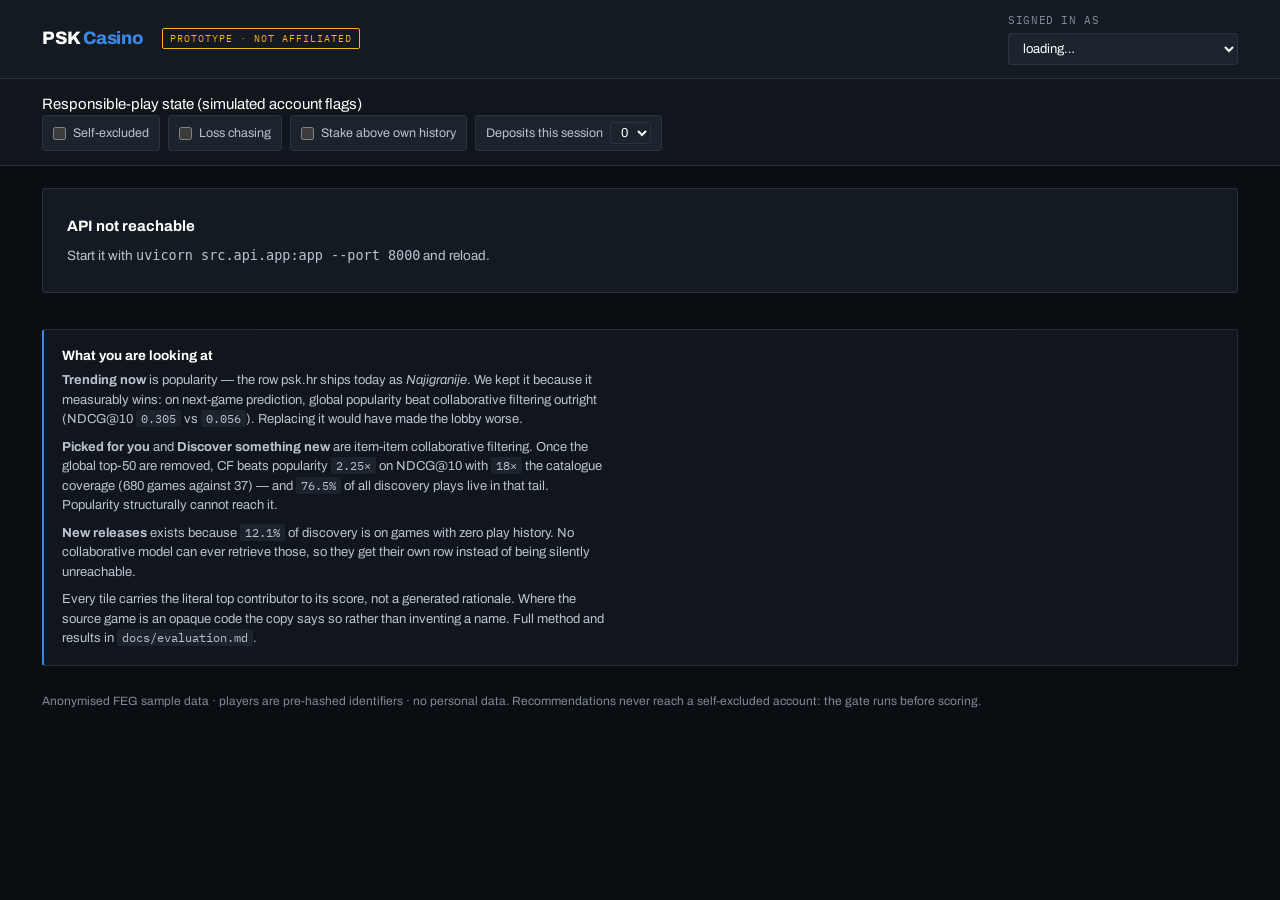
==== src/dashboard/index.html @ d73847eb "Personalised game recommender for the PSK casino lobby Replaces psk.hr's static lobby - one global "" ====
<!doctype html>
<html lang="en">
<head>
<meta charset="utf-8">
<meta name="viewport" content="width=device-width, initial-scale=1">
<title>PSK Personalised Lobby</title>
<link rel="preconnect" href="https://fonts.googleapis.com">
<link rel="preconnect" href="https://fonts.gstatic.com" crossorigin>
<link rel="stylesheet" href="https://fonts.googleapis.com/css2?family=Archivo:wght@400;500;600;700;800&family=IBM+Plex+Mono:wght@400;500;600&display=swap">
<style>
/* A casino lobby is a dark surface everywhere it ships. This commits to one
   look deliberately rather than half-supporting two, and paints every colour
   explicitly so it never borrows the host's theme. */
:root{
  color-scheme: dark;
  --plane:#0a0d11; --surface:#141a21; --raise:#1b232c; --sunk:#10161c;
  --ink:#ffffff; --ink2:#b9c3d0; --muted:#7f8b99;
  --line:rgba(255,255,255,.10); --rule:#2a333f;
  --accent:#3987e5; --accent-dim:#1c5cab;
  --cf:#3987e5; --pop:#d95926; --new:#199e70; --own:#8b93a0;
  --good:#0ca30c; --warn:#fab219; --crit:#e0564f;
  --sans:"Archivo",system-ui,-apple-system,"Segoe UI",sans-serif;
  --mono:"IBM Plex Mono",ui-monospace,Consolas,monospace;
}
*{box-sizing:border-box}
html,body{margin:0;background:var(--plane);color:var(--ink);
  font-family:var(--sans);font-size:15px;line-height:1.5;-webkit-font-smoothing:antialiased}
.wrap{max-width:1240px;margin:0 auto;padding:0 22px}
h1,h2,h3{margin:0;text-wrap:balance}
button,select,input{font-family:inherit}
a{color:var(--accent)}
:focus-visible{outline:2px solid var(--accent);outline-offset:2px;border-radius:3px}

/* masthead */
.mast{background:var(--surface);border-bottom:1px solid var(--line);position:sticky;top:0;z-index:30}
.mast-in{display:flex;flex-wrap:wrap;align-items:center;gap:12px 20px;padding:13px 0}
.brand{font-weight:800;font-size:18px;letter-spacing:-.02em}
.brand span{color:var(--accent)}
.mock{font-family:var(--mono);font-size:10px;letter-spacing:.1em;text-transform:uppercase;
  color:var(--warn);border:1px solid currentColor;border-radius:2px;padding:2px 7px}
.mast .spacer{margin-left:auto}
label.f{font-family:var(--mono);font-size:10.5px;letter-spacing:.06em;text-transform:uppercase;color:var(--muted);display:block;margin-bottom:4px}
select,.btn{background:var(--raise);color:var(--ink);border:1px solid var(--rule);
  border-radius:3px;padding:7px 10px;font-size:13px}
select{min-width:230px}
.btn{cursor:pointer}
.btn:hover{border-color:var(--accent)}

/* control strip */
.controls{background:var(--sunk);border-bottom:1px solid var(--line)}
.controls-in{display:flex;flex-wrap:wrap;gap:16px 26px;align-items:flex-end;padding:14px 0}
.toggles{display:flex;flex-wrap:wrap;gap:8px}
.tg{display:inline-flex;align-items:center;gap:7px;background:var(--raise);
  border:1px solid var(--rule);border-radius:3px;padding:6px 10px;font-size:12.5px;
  color:var(--ink2);cursor:pointer;user-select:none}
.tg input{accent-color:var(--crit);margin:0}
.tg:hover{border-color:var(--muted)}
.tg.on{border-color:var(--crit);color:var(--ink)}

/* status banner */
.status{display:flex;flex-wrap:wrap;gap:10px 18px;align-items:center;
  padding:11px 14px;border-radius:3px;margin:16px 0 4px;font-size:13px}
.status.normal{background:rgba(12,163,12,.10);border:1px solid rgba(12,163,12,.35)}
.status.mild,.status.moderate{background:rgba(250,178,25,.10);border:1px solid rgba(250,178,25,.38)}
.status.severe,.status.blocked{background:rgba(224,86,79,.12);border:1px solid rgba(224,86,79,.45)}
.status b{font-family:var(--mono);font-size:10.5px;letter-spacing:.09em;text-transform:uppercase}
.status .reasons{color:var(--ink2);font-size:12.5px}

/* rows */
.row{margin:30px 0 0}
.row-head{display:flex;flex-wrap:wrap;align-items:baseline;gap:6px 12px;margin-bottom:11px}
.row-head h2{font-size:17px;font-weight:700;letter-spacing:-.015em}
.row-head .sub{font-size:12.5px;color:var(--muted)}
.src{font-family:var(--mono);font-size:10px;letter-spacing:.07em;text-transform:uppercase;
  padding:2px 7px;border-radius:2px;border:1px solid currentColor;margin-left:auto;white-space:nowrap}
.src.item_item_cf,.src.item_item_cf_tail{color:var(--cf)}
.src.most_played{color:var(--pop)}
.src.cold_items{color:var(--new)}
.src.user_history{color:var(--own)}

.strip{display:grid;grid-auto-flow:column;grid-auto-columns:170px;gap:12px;
  overflow-x:auto;padding-bottom:8px;scroll-snap-type:x proximity}
.strip::-webkit-scrollbar{height:8px}
.strip::-webkit-scrollbar-thumb{background:var(--rule);border-radius:4px}
.tile{background:var(--surface);border:1px solid var(--line);border-radius:4px;
  overflow:hidden;display:flex;flex-direction:column;scroll-snap-align:start}
.art{height:96px;display:flex;align-items:center;justify-content:center;
  font-family:var(--mono);font-size:26px;font-weight:600;color:rgba(255,255,255,.82);
  letter-spacing:-.02em;position:relative}
.art::after{content:"";position:absolute;inset:0;background:linear-gradient(180deg,transparent 40%,rgba(0,0,0,.45))}
.tile-body{padding:9px 10px 10px;display:flex;flex-direction:column;gap:4px;flex:1}
.tile-title{font-size:13px;font-weight:600;line-height:1.3;
  display:-webkit-box;-webkit-line-clamp:2;-webkit-box-orient:vertical;overflow:hidden}
.tile-prov{font-family:var(--mono);font-size:10px;color:var(--muted)}
.tile-why{font-size:11px;color:var(--ink2);margin-top:auto;padding-top:6px;
  border-top:1px solid var(--line);line-height:1.35}

/* blocked / empty */
.empty{background:var(--surface);border:1px solid var(--line);border-radius:4px;
  padding:26px 24px;margin-top:22px}
.empty h3{font-size:15px;margin-bottom:7px}
.empty p{margin:0;color:var(--ink2);font-size:13.5px;max-width:66ch}
.empty ul{margin:10px 0 0;padding-left:18px;color:var(--ink2);font-size:13px}

/* footer note */
.note{margin:36px 0 0;padding:16px 18px;background:var(--sunk);border:1px solid var(--line);
  border-left:2px solid var(--accent);border-radius:3px}
.note b{display:block;font-size:13.5px;margin-bottom:5px}
.note p{margin:0 0 8px;color:var(--ink2);font-size:13px;max-width:78ch}
.note p:last-child{margin-bottom:0}
.note code{font-family:var(--mono);font-size:11.5px;background:var(--raise);padding:1px 5px;border-radius:2px}
footer{padding:26px 0 44px;color:var(--muted);font-size:12px}
.loading{padding:40px 0;color:var(--muted);font-family:var(--mono);font-size:13px}
@media (prefers-reduced-motion:reduce){*{transition:none!important}}
</style>
</head>
<body>

<div class="mast"><div class="wrap"><div class="mast-in">
  <div class="brand">PSK <span>Casino</span></div>
  <span class="mock">Prototype · not affiliated</span>
  <div class="spacer"></div>
  <div>
    <label class="f" for="player">Signed in as</label>
    <select id="player"><option>loading…</option></select>
  </div>
</div></div></div>

<div class="controls"><div class="wrap"><div class="controls-in">
  <div>
    <span class="f">Responsible-play state (simulated account flags)</span>
    <div class="toggles" id="toggles"></div>
  </div>
</div></div></div>

<div class="wrap">
  <div id="status"></div>
  <div id="rows"><div class="loading">Loading lobby…</div></div>

  <div class="note">
    <b>What you are looking at</b>
    <p><strong>Trending now</strong> is popularity — the row psk.hr ships today as
    <em>Najigranije</em>. We kept it because it measurably wins: on next-game prediction,
    global popularity beat collaborative filtering outright (NDCG@10 <code>0.305</code> vs
    <code>0.056</code>). Replacing it would have made the lobby worse.</p>
    <p><strong>Picked for you</strong> and <strong>Discover something new</strong> are
    item-item collaborative filtering. Once the global top-50 are removed, CF beats
    popularity <code>2.25×</code> on NDCG@10 with <code>18×</code> the catalogue coverage
    (680 games against 37) — and <code>76.5%</code> of all discovery plays live in that tail.
    Popularity structurally cannot reach it.</p>
    <p><strong>New releases</strong> exists because <code>12.1%</code> of discovery is on
    games with zero play history. No collaborative model can ever retrieve those, so they
    get their own row instead of being silently unreachable.</p>
    <p>Every tile carries the literal top contributor to its score, not a generated
    rationale. Where the source game is an opaque code the copy says so rather than
    inventing a name. Full method and results in <code>docs/evaluation.md</code>.</p>
  </div>

  <footer>
    Anonymised FEG sample data · players are pre-hashed identifiers · no personal data.
    Recommendations never reach a self-excluded account: the gate runs before scoring.
  </footer>
</div>

<script>
(function(){
  "use strict";
  var $ = function(s){ return document.querySelector(s); };
  var el = function(t,c,h){ var e=document.createElement(t); if(c)e.className=c; if(h!=null)e.innerHTML=h; return e; };
  var esc = function(s){ return String(s==null?"":s).replace(/[&<>"]/g, function(c){
    return {"&":"&amp;","<":"&lt;",">":"&gt;",'"':"&quot;"}[c]; }); };

  var FLAGS = [
    ["self_excluded", "Self-excluded"],
    ["chasing_losses", "Loss chasing"],
    ["stake_above_own_history", "Stake above own history"]
  ];
  var state = { player: null, flags: {}, deposits: 0 };

  // Deterministic tile colour from the title, so a game looks the same every
  // load. Real thumbnails would come from a game catalogue we do not have.
  function hue(s){ var h=0; for(var i=0;i<s.length;i++) h=(h*31+s.charCodeAt(i))>>>0; return h%360; }
  function art(title){
    var h = hue(title);
    var d = el("div","art", esc(title.replace(/[^A-Za-z0-9]/g,"").slice(0,2).toUpperCase()));
    d.style.background = "linear-gradient(140deg,hsl("+h+" 42% 30%),hsl("+((h+38)%360)+" 46% 19%))";
    return d;
  }

  function tile(t){
    var d = el("div","tile");
    d.appendChild(art(t.title));
    var b = el("div","tile-body");
    b.appendChild(el("div","tile-title", esc(t.title)));
    b.appendChild(el("div","tile-prov", esc(t.provider || "—")));
    b.appendChild(el("div","tile-why", esc(t.why)));
    d.appendChild(b);
    return d;
  }

  function renderStatus(rp, suppressed){
    var box = $("#status"); box.textContent = "";
    var s = (rp.state || "NORMAL").toLowerCase();
    var d = el("div","status "+s);
    d.appendChild(el("b", null, "Responsible play: " + esc(rp.state)));
    var msg = rp.hard_gate
      ? "Hard gate. No recommendation is generated for this account at all."
      : (suppressed && suppressed.length
          ? "Engagement rows withheld: " + suppressed.join(", ")
          : "No harmful-play indicators. Full lobby served.");
    d.appendChild(el("span","reasons", esc(msg)));
    if(rp.reasons && rp.reasons.length)
      d.appendChild(el("span","reasons", "· " + esc(rp.reasons.join(" "))));
    box.appendChild(d);
  }

  function render(data){
    renderStatus(data.responsible_play || {}, data.suppressed_rows || []);
    var host = $("#rows"); host.textContent = "";

    if(!data.rows || !data.rows.length){
      var e = el("div","empty");
      e.appendChild(el("h3", null, "No recommendations for this account"));
      e.appendChild(el("p", null,
        "The responsible-play gate resolved to <strong>" + esc((data.responsible_play||{}).state) +
        "</strong>. Nothing from the recommender reaches a blocked account — it is not " +
        "scored and then filtered, it is never scored."));
      if(data.required_surfaces && data.required_surfaces.length){
        var ul = el("ul");
        data.required_surfaces.forEach(function(s){ ul.appendChild(el("li", null, esc(s))); });
        e.appendChild(el("p", null, "Surfaces that must be shown instead:"));
        e.appendChild(ul);
      }
      host.appendChild(e);
      return;
    }

    if(data.cold_start){
      var c = el("div","empty");
      c.appendChild(el("h3", null, "Cold start"));
      c.appendChild(el("p", null, esc(data.cold_start)));
      host.appendChild(c);
    }

    data.rows.forEach(function(r){
      var sec = el("section","row");
      var head = el("div","row-head");
      head.appendChild(el("h2", null, esc(r.title)));
      head.appendChild(el("span","sub", esc(r.subtitle)));
      head.appendChild(el("span","src "+esc(r.source), esc(r.source)));
      sec.appendChild(head);
      var strip = el("div","strip");
      r.tiles.forEach(function(t){ strip.appendChild(tile(t)); });
      sec.appendChild(strip);
      host.appendChild(sec);
    });
  }

  function query(){
    var p = new URLSearchParams();
    FLAGS.forEach(function(f){ if(state.flags[f[0]]) p.set(f[0], "true"); });
    if(state.deposits) p.set("deposits_this_session", String(state.deposits));
    return p.toString();
  }

  function load(){
    if(!state.player) return;
    $("#rows").innerHTML = '<div class="loading">Loading lobby…</div>';
    fetch("/recommendations/" + encodeURIComponent(state.player) + "?" + query())
      .then(function(r){ return r.json(); })
      .then(render)
      .catch(function(e){
        $("#rows").innerHTML = '<div class="empty"><h3>Could not load</h3><p>' +
          esc(e.message) + '</p></div>';
      });
  }

  function buildToggles(){
    var host = $("#toggles");
    FLAGS.forEach(function(f){
      var lab = el("label","tg");
      var cb = el("input"); cb.type = "checkbox";
      cb.addEventListener("change", function(){
        state.flags[f[0]] = cb.checked;
        lab.classList.toggle("on", cb.checked);
        load();
      });
      lab.appendChild(cb);
      lab.appendChild(document.createTextNode(f[1]));
      host.appendChild(lab);
    });
    var lab = el("label","tg");
    var sel = el("select"); sel.style.minWidth = "auto"; sel.style.padding = "2px 6px";
    [0,1,2,3,4].forEach(function(n){
      var o = el("option", null, String(n)); o.value = n; sel.appendChild(o);
    });
    sel.addEventListener("change", function(){
      state.deposits = Number(sel.value);
      lab.classList.toggle("on", state.deposits >= 2);
      load();
    });
    lab.appendChild(document.createTextNode("Deposits this session"));
    lab.appendChild(sel);
    host.appendChild(lab);
  }

  fetch("/players?limit=15").then(function(r){ return r.json(); }).then(function(d){
    var sel = $("#player"); sel.textContent = "";
    (d.players || []).forEach(function(p, i){
      var o = el("option", null,
        "Player " + String(i + 1).padStart(2, "0") +
        " · " + p.named_games + " named / " + p.games_played + " games");
      o.value = p.player_id;
      sel.appendChild(o);
    });
    sel.addEventListener("change", function(){ state.player = sel.value; load(); });
    if(sel.options.length){ state.player = sel.options[0].value; load(); }
  }).catch(function(e){
    $("#rows").innerHTML = '<div class="empty"><h3>API not reachable</h3><p>Start it with ' +
      '<code>uvicorn src.api.app:app --port 8000</code> and reload.</p></div>';
  });

  buildToggles();
})();
</script>
</body>
</html>
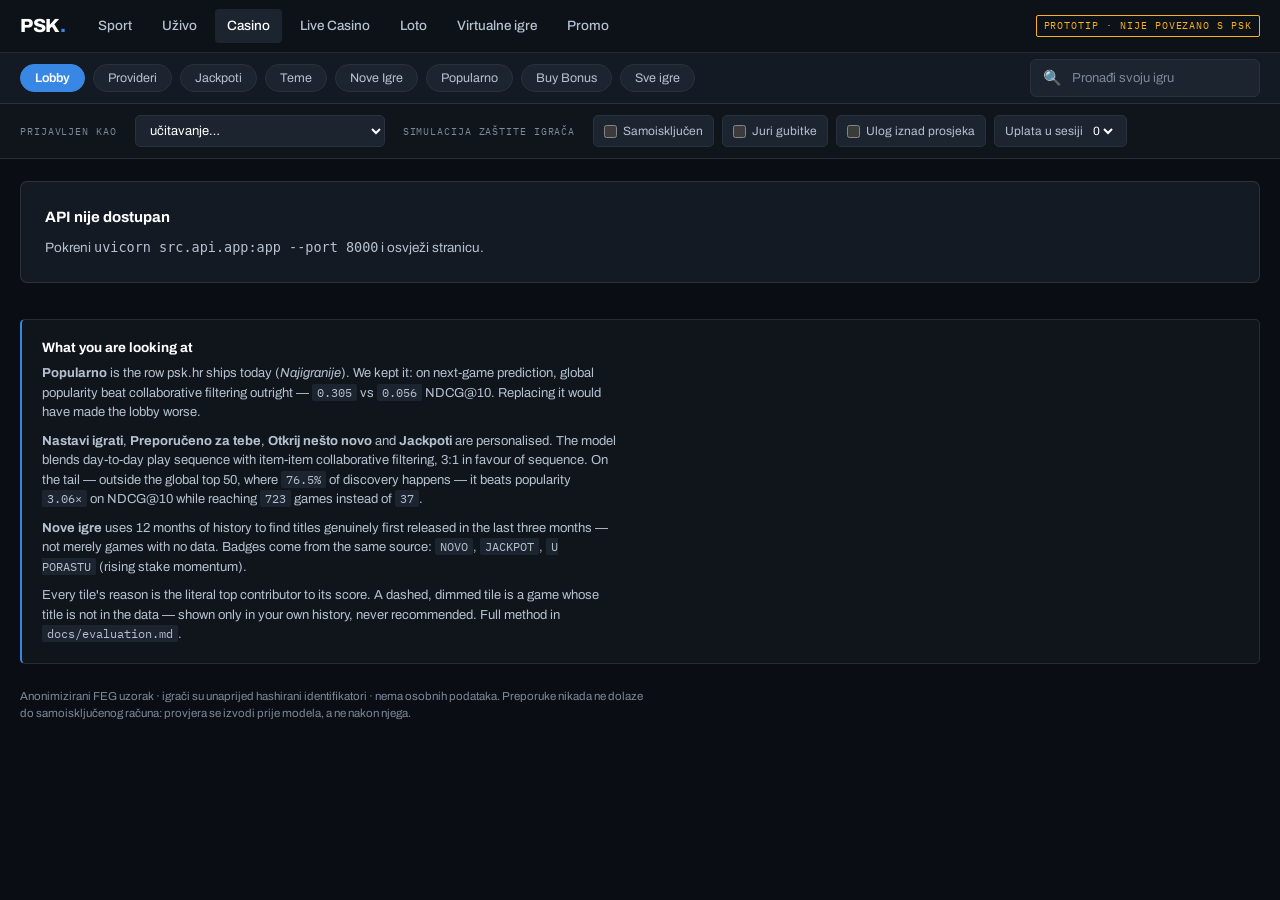
==== commit 116d1585: "Sequence-aware recommender, name bridge, and 12 months of game features Uses every column of every s" ====
--- a/src/dashboard/index.html
+++ b/src/dashboard/index.html
@@ -1,164 +1,180 @@
 <!doctype html>
-<html lang="en">
+<html lang="hr">
 <head>
 <meta charset="utf-8">
 <meta name="viewport" content="width=device-width, initial-scale=1">
-<title>PSK Personalised Lobby</title>
+<title>PSK Casino — Personalizirani lobi</title>
 <link rel="preconnect" href="https://fonts.googleapis.com">
 <link rel="preconnect" href="https://fonts.gstatic.com" crossorigin>
 <link rel="stylesheet" href="https://fonts.googleapis.com/css2?family=Archivo:wght@400;500;600;700;800&family=IBM+Plex+Mono:wght@400;500;600&display=swap">
 <style>
-/* A casino lobby is a dark surface everywhere it ships. This commits to one
-   look deliberately rather than half-supporting two, and paints every colour
-   explicitly so it never borrows the host's theme. */
+/* Structure and row naming mirror the live casino.psk.hr lobby so this reads as
+   a feature of that product. Dark ground, as every casino lobby ships. */
 :root{
   color-scheme: dark;
-  --plane:#0a0d11; --surface:#141a21; --raise:#1b232c; --sunk:#10161c;
-  --ink:#ffffff; --ink2:#b9c3d0; --muted:#7f8b99;
-  --line:rgba(255,255,255,.10); --rule:#2a333f;
-  --accent:#3987e5; --accent-dim:#1c5cab;
-  --cf:#3987e5; --pop:#d95926; --new:#199e70; --own:#8b93a0;
-  --good:#0ca30c; --warn:#fab219; --crit:#e0564f;
+  --plane:#0a0e14; --surface:#141a23; --raise:#1c242f; --sunk:#10151c;
+  --ink:#ffffff; --ink2:#b6c1d0; --muted:#7c8898;
+  --line:rgba(255,255,255,.10); --rule:#28313d;
+  --accent:#3987e5; --gold:#e8b23a; --green:#199e70; --red:#e0564f; --warn:#fab219;
   --sans:"Archivo",system-ui,-apple-system,"Segoe UI",sans-serif;
   --mono:"IBM Plex Mono",ui-monospace,Consolas,monospace;
 }
 *{box-sizing:border-box}
-html,body{margin:0;background:var(--plane);color:var(--ink);
-  font-family:var(--sans);font-size:15px;line-height:1.5;-webkit-font-smoothing:antialiased}
-.wrap{max-width:1240px;margin:0 auto;padding:0 22px}
-h1,h2,h3{margin:0;text-wrap:balance}
+html,body{margin:0;background:var(--plane);color:var(--ink);font-family:var(--sans);
+  font-size:15px;line-height:1.5;-webkit-font-smoothing:antialiased}
+.wrap{max-width:1340px;margin:0 auto;padding:0 20px}
+h1,h2,h3,p{margin:0}
 button,select,input{font-family:inherit}
-a{color:var(--accent)}
 :focus-visible{outline:2px solid var(--accent);outline-offset:2px;border-radius:3px}
 
-/* masthead */
-.mast{background:var(--surface);border-bottom:1px solid var(--line);position:sticky;top:0;z-index:30}
-.mast-in{display:flex;flex-wrap:wrap;align-items:center;gap:12px 20px;padding:13px 0}
-.brand{font-weight:800;font-size:18px;letter-spacing:-.02em}
-.brand span{color:var(--accent)}
-.mock{font-family:var(--mono);font-size:10px;letter-spacing:.1em;text-transform:uppercase;
-  color:var(--warn);border:1px solid currentColor;border-radius:2px;padding:2px 7px}
-.mast .spacer{margin-left:auto}
-label.f{font-family:var(--mono);font-size:10.5px;letter-spacing:.06em;text-transform:uppercase;color:var(--muted);display:block;margin-bottom:4px}
-select,.btn{background:var(--raise);color:var(--ink);border:1px solid var(--rule);
-  border-radius:3px;padding:7px 10px;font-size:13px}
-select{min-width:230px}
-.btn{cursor:pointer}
-.btn:hover{border-color:var(--accent)}
-
-/* control strip */
-.controls{background:var(--sunk);border-bottom:1px solid var(--line)}
-.controls-in{display:flex;flex-wrap:wrap;gap:16px 26px;align-items:flex-end;padding:14px 0}
-.toggles{display:flex;flex-wrap:wrap;gap:8px}
-.tg{display:inline-flex;align-items:center;gap:7px;background:var(--raise);
-  border:1px solid var(--rule);border-radius:3px;padding:6px 10px;font-size:12.5px;
-  color:var(--ink2);cursor:pointer;user-select:none}
-.tg input{accent-color:var(--crit);margin:0}
-.tg:hover{border-color:var(--muted)}
-.tg.on{border-color:var(--crit);color:var(--ink)}
-
-/* status banner */
-.status{display:flex;flex-wrap:wrap;gap:10px 18px;align-items:center;
-  padding:11px 14px;border-radius:3px;margin:16px 0 4px;font-size:13px}
-.status.normal{background:rgba(12,163,12,.10);border:1px solid rgba(12,163,12,.35)}
+.topnav{background:#0d1218;border-bottom:1px solid var(--line)}
+.topnav-in{display:flex;align-items:center;gap:6px;height:52px;overflow-x:auto}
+.logo{font-weight:800;font-size:19px;letter-spacing:-.02em;margin-right:14px;white-space:nowrap}
+.logo span{color:var(--accent)}
+.topnav a{color:var(--ink2);text-decoration:none;font-size:13.5px;font-weight:500;
+  padding:7px 12px;border-radius:4px;white-space:nowrap}
+.topnav a.on{background:var(--raise);color:var(--ink)}
+.topnav a:hover{color:var(--ink)}
+.mock{margin-left:auto;font-family:var(--mono);font-size:9.5px;letter-spacing:.1em;
+  text-transform:uppercase;color:var(--warn);border:1px solid currentColor;
+  border-radius:2px;padding:3px 7px;white-space:nowrap}
+
+.subnav{background:var(--surface);border-bottom:1px solid var(--line)}
+.subnav-in{display:flex;align-items:center;gap:8px;height:50px;overflow-x:auto}
+.chip{background:var(--raise);border:1px solid var(--rule);color:var(--ink2);
+  border-radius:20px;padding:6px 14px;font-size:12.5px;white-space:nowrap;cursor:pointer}
+.chip.on{background:var(--accent);border-color:var(--accent);color:#fff;font-weight:600}
+.chip:hover{color:var(--ink)}
+.search{margin-left:auto;display:flex;align-items:center;gap:8px;background:var(--raise);
+  border:1px solid var(--rule);border-radius:6px;padding:7px 12px;min-width:230px}
+.search input{background:none;border:0;color:var(--ink);font-size:13px;width:100%;outline:none}
+.search input::placeholder{color:var(--muted)}
+
+.demo{background:var(--sunk);border-bottom:1px solid var(--line)}
+.demo-in{display:flex;flex-wrap:wrap;align-items:center;gap:10px 18px;padding:11px 0}
+.demo .lbl{font-family:var(--mono);font-size:10px;letter-spacing:.09em;text-transform:uppercase;color:var(--muted)}
+select.player{background:var(--raise);color:var(--ink);border:1px solid var(--rule);
+  border-radius:5px;padding:7px 10px;font-size:13px;min-width:250px}
+.tg{display:inline-flex;align-items:center;gap:6px;background:var(--raise);border:1px solid var(--rule);
+  border-radius:5px;padding:6px 10px;font-size:12px;color:var(--ink2);cursor:pointer;user-select:none}
+.tg input{accent-color:var(--red);margin:0}
+.tg.on{border-color:var(--red);color:var(--ink)}
+.tg select{background:none;border:0;color:var(--ink);font-size:12px}
+
+.status{display:flex;flex-wrap:wrap;gap:8px 16px;align-items:center;padding:10px 14px;
+  border-radius:5px;margin:16px 0 0;font-size:13px}
+.status b{font-family:var(--mono);font-size:10px;letter-spacing:.09em;text-transform:uppercase}
+.status.normal{background:rgba(25,158,112,.10);border:1px solid rgba(25,158,112,.35)}
 .status.mild,.status.moderate{background:rgba(250,178,25,.10);border:1px solid rgba(250,178,25,.38)}
 .status.severe,.status.blocked{background:rgba(224,86,79,.12);border:1px solid rgba(224,86,79,.45)}
-.status b{font-family:var(--mono);font-size:10.5px;letter-spacing:.09em;text-transform:uppercase}
-.status .reasons{color:var(--ink2);font-size:12.5px}
-
-/* rows */
+.status span{color:var(--ink2);font-size:12.5px}
+
 .row{margin:30px 0 0}
-.row-head{display:flex;flex-wrap:wrap;align-items:baseline;gap:6px 12px;margin-bottom:11px}
-.row-head h2{font-size:17px;font-weight:700;letter-spacing:-.015em}
-.row-head .sub{font-size:12.5px;color:var(--muted)}
-.src{font-family:var(--mono);font-size:10px;letter-spacing:.07em;text-transform:uppercase;
-  padding:2px 7px;border-radius:2px;border:1px solid currentColor;margin-left:auto;white-space:nowrap}
-.src.item_item_cf,.src.item_item_cf_tail{color:var(--cf)}
-.src.most_played{color:var(--pop)}
-.src.cold_items{color:var(--new)}
-.src.user_history{color:var(--own)}
-
-.strip{display:grid;grid-auto-flow:column;grid-auto-columns:170px;gap:12px;
-  overflow-x:auto;padding-bottom:8px;scroll-snap-type:x proximity}
+.rhead{display:flex;flex-wrap:wrap;align-items:baseline;gap:6px 12px;margin-bottom:12px}
+.rhead h2{font-size:19px;font-weight:700;letter-spacing:-.015em}
+.rhead .sub{font-size:12.5px;color:var(--muted)}
+.pers{font-family:var(--mono);font-size:9.5px;letter-spacing:.08em;text-transform:uppercase;
+  padding:3px 8px;border-radius:3px;border:1px solid currentColor;white-space:nowrap}
+.pers.yes{color:var(--accent)} .pers.no{color:var(--muted)}
+.src{font-family:var(--mono);font-size:10px;color:var(--muted);margin-left:auto;white-space:nowrap}
+
+.strip{display:grid;grid-auto-flow:column;grid-auto-columns:184px;gap:12px;
+  overflow-x:auto;padding-bottom:10px;scroll-snap-type:x proximity}
 .strip::-webkit-scrollbar{height:8px}
 .strip::-webkit-scrollbar-thumb{background:var(--rule);border-radius:4px}
-.tile{background:var(--surface);border:1px solid var(--line);border-radius:4px;
-  overflow:hidden;display:flex;flex-direction:column;scroll-snap-align:start}
-.art{height:96px;display:flex;align-items:center;justify-content:center;
-  font-family:var(--mono);font-size:26px;font-weight:600;color:rgba(255,255,255,.82);
-  letter-spacing:-.02em;position:relative}
-.art::after{content:"";position:absolute;inset:0;background:linear-gradient(180deg,transparent 40%,rgba(0,0,0,.45))}
-.tile-body{padding:9px 10px 10px;display:flex;flex-direction:column;gap:4px;flex:1}
-.tile-title{font-size:13px;font-weight:600;line-height:1.3;
+.tile{background:var(--surface);border:1px solid var(--line);border-radius:7px;overflow:hidden;
+  display:flex;flex-direction:column;scroll-snap-align:start;transition:transform .12s,border-color .12s}
+.tile:hover{transform:translateY(-3px);border-color:var(--accent)}
+.art{height:112px;position:relative;display:flex;align-items:center;justify-content:center;
+  font-family:var(--mono);font-size:30px;font-weight:600;color:rgba(255,255,255,.86);letter-spacing:-.03em}
+.art::after{content:"";position:absolute;inset:0;background:linear-gradient(180deg,transparent 45%,rgba(0,0,0,.5))}
+.badges{position:absolute;top:6px;left:6px;display:flex;flex-wrap:wrap;gap:4px;z-index:2}
+.bdg{font-family:var(--mono);font-size:8.5px;font-weight:600;letter-spacing:.06em;
+  padding:2px 5px;border-radius:2px;color:#0a0e14;background:var(--muted)}
+.bdg.NOVO{background:var(--green);color:#fff}
+.bdg.JACKPOT{background:var(--gold)}
+.bdg.UPORASTU{background:var(--accent);color:#fff}
+.body{padding:9px 10px 10px;display:flex;flex-direction:column;gap:3px;flex:1}
+.tname{font-size:12.5px;font-weight:600;line-height:1.3;
   display:-webkit-box;-webkit-line-clamp:2;-webkit-box-orient:vertical;overflow:hidden}
-.tile-prov{font-family:var(--mono);font-size:10px;color:var(--muted)}
-.tile-why{font-size:11px;color:var(--ink2);margin-top:auto;padding-top:6px;
-  border-top:1px solid var(--line);line-height:1.35}
-
-/* blocked / empty */
-.empty{background:var(--surface);border:1px solid var(--line);border-radius:4px;
-  padding:26px 24px;margin-top:22px}
-.empty h3{font-size:15px;margin-bottom:7px}
-.empty p{margin:0;color:var(--ink2);font-size:13.5px;max-width:66ch}
-.empty ul{margin:10px 0 0;padding-left:18px;color:var(--ink2);font-size:13px}
-
-/* footer note */
-.note{margin:36px 0 0;padding:16px 18px;background:var(--sunk);border:1px solid var(--line);
-  border-left:2px solid var(--accent);border-radius:3px}
-.note b{display:block;font-size:13.5px;margin-bottom:5px}
-.note p{margin:0 0 8px;color:var(--ink2);font-size:13px;max-width:78ch}
+.tprov{font-family:var(--mono);font-size:9.5px;color:var(--muted)}
+.twhy{font-size:10.5px;color:var(--accent);margin-top:auto;padding-top:7px;
+  border-top:1px solid var(--line);line-height:1.35;
+  display:-webkit-box;-webkit-line-clamp:2;-webkit-box-orient:vertical;overflow:hidden}
+.tile.global .twhy{color:var(--muted)}
+.tile.unnamed{border-style:dashed}
+.tile.unnamed .art{filter:saturate(.2) brightness(.75)}
+.tile.unnamed .tname{color:var(--ink2);font-style:italic}
+
+.panel{background:var(--surface);border:1px solid var(--line);border-radius:7px;padding:24px;margin-top:22px}
+.panel h3{font-size:15px;margin-bottom:8px}
+.panel p{color:var(--ink2);font-size:13.5px;max-width:70ch}
+.panel ul{margin:10px 0 0;padding-left:18px;color:var(--ink2);font-size:13px}
+.note{margin:36px 0 0;padding:18px 20px;background:var(--sunk);border:1px solid var(--line);
+  border-left:2px solid var(--accent);border-radius:5px}
+.note b{display:block;font-size:13.5px;margin-bottom:6px}
+.note p{margin:0 0 9px;color:var(--ink2);font-size:13px;max-width:82ch}
 .note p:last-child{margin-bottom:0}
 .note code{font-family:var(--mono);font-size:11.5px;background:var(--raise);padding:1px 5px;border-radius:2px}
-footer{padding:26px 0 44px;color:var(--muted);font-size:12px}
-.loading{padding:40px 0;color:var(--muted);font-family:var(--mono);font-size:13px}
+footer{padding:24px 0 46px;color:var(--muted);font-size:11.5px;max-width:90ch}
+.loading{padding:44px 0;color:var(--muted);font-family:var(--mono);font-size:13px}
 @media (prefers-reduced-motion:reduce){*{transition:none!important}}
 </style>
 </head>
 <body>
 
-<div class="mast"><div class="wrap"><div class="mast-in">
-  <div class="brand">PSK <span>Casino</span></div>
-  <span class="mock">Prototype · not affiliated</span>
-  <div class="spacer"></div>
-  <div>
-    <label class="f" for="player">Signed in as</label>
-    <select id="player"><option>loading…</option></select>
-  </div>
+<div class="topnav"><div class="wrap"><nav class="topnav-in">
+  <div class="logo">PSK<span>.</span></div>
+  <a href="#">Sport</a><a href="#">Uživo</a><a href="#" class="on">Casino</a>
+  <a href="#">Live Casino</a><a href="#">Loto</a><a href="#">Virtualne igre</a><a href="#">Promo</a>
+  <span class="mock">Prototip · nije povezano s PSK</span>
+</nav></div></div>
+
+<div class="subnav"><div class="wrap"><div class="subnav-in">
+  <button class="chip on">Lobby</button>
+  <button class="chip">Provideri</button>
+  <button class="chip">Jackpoti</button>
+  <button class="chip">Teme</button>
+  <button class="chip">Nove Igre</button>
+  <button class="chip">Popularno</button>
+  <button class="chip">Buy Bonus</button>
+  <button class="chip">Sve igre</button>
+  <label class="search">🔍<input placeholder="Pronađi svoju igru" aria-label="Pronađi svoju igru"></label>
 </div></div></div>
 
-<div class="controls"><div class="wrap"><div class="controls-in">
-  <div>
-    <span class="f">Responsible-play state (simulated account flags)</span>
-    <div class="toggles" id="toggles"></div>
-  </div>
+<div class="demo"><div class="wrap"><div class="demo-in">
+  <span class="lbl">Prijavljen kao</span>
+  <select class="player" id="player"><option>učitavanje…</option></select>
+  <span class="lbl">Simulacija zaštite igrača</span>
+  <div id="toggles" style="display:flex;flex-wrap:wrap;gap:8px"></div>
 </div></div></div>
 
 <div class="wrap">
   <div id="status"></div>
-  <div id="rows"><div class="loading">Loading lobby…</div></div>
+  <div id="rows"><div class="loading">Učitavanje lobija…</div></div>
 
   <div class="note">
     <b>What you are looking at</b>
-    <p><strong>Trending now</strong> is popularity — the row psk.hr ships today as
-    <em>Najigranije</em>. We kept it because it measurably wins: on next-game prediction,
-    global popularity beat collaborative filtering outright (NDCG@10 <code>0.305</code> vs
-    <code>0.056</code>). Replacing it would have made the lobby worse.</p>
-    <p><strong>Picked for you</strong> and <strong>Discover something new</strong> are
-    item-item collaborative filtering. Once the global top-50 are removed, CF beats
-    popularity <code>2.25×</code> on NDCG@10 with <code>18×</code> the catalogue coverage
-    (680 games against 37) — and <code>76.5%</code> of all discovery plays live in that tail.
-    Popularity structurally cannot reach it.</p>
-    <p><strong>New releases</strong> exists because <code>12.1%</code> of discovery is on
-    games with zero play history. No collaborative model can ever retrieve those, so they
-    get their own row instead of being silently unreachable.</p>
-    <p>Every tile carries the literal top contributor to its score, not a generated
-    rationale. Where the source game is an opaque code the copy says so rather than
-    inventing a name. Full method and results in <code>docs/evaluation.md</code>.</p>
+    <p><strong>Popularno</strong> is the row psk.hr ships today (<em>Najigranije</em>). We kept it:
+    on next-game prediction, global popularity beat collaborative filtering outright —
+    <code>0.305</code> vs <code>0.056</code> NDCG@10. Replacing it would have made the lobby worse.</p>
+    <p><strong>Nastavi igrati</strong>, <strong>Preporučeno za tebe</strong>,
+    <strong>Otkrij nešto novo</strong> and <strong>Jackpoti</strong> are personalised. The model blends
+    day-to-day play sequence with item-item collaborative filtering, 3:1 in favour of sequence. On the
+    tail — outside the global top 50, where <code>76.5%</code> of discovery happens — it beats
+    popularity <code>3.06×</code> on NDCG@10 while reaching <code>723</code> games instead of
+    <code>37</code>.</p>
+    <p><strong>Nove igre</strong> uses 12 months of history to find titles genuinely first released in
+    the last three months — not merely games with no data. Badges come from the same source:
+    <code>NOVO</code>, <code>JACKPOT</code>, <code>U PORASTU</code> (rising stake momentum).</p>
+    <p>Every tile's reason is the literal top contributor to its score. A dashed, dimmed tile is a game
+    whose title is not in the data — shown only in your own history, never recommended.
+    Full method in <code>docs/evaluation.md</code>.</p>
   </div>
 
   <footer>
-    Anonymised FEG sample data · players are pre-hashed identifiers · no personal data.
-    Recommendations never reach a self-excluded account: the gate runs before scoring.
+    Anonimizirani FEG uzorak · igrači su unaprijed hashirani identifikatori · nema osobnih podataka.
+    Preporuke nikada ne dolaze do samoisključenog računa: provjera se izvodi prije modela, a ne nakon njega.
   </footer>
 </div>
 
@@ -166,161 +182,124 @@
 (function(){
   "use strict";
   var $ = function(s){ return document.querySelector(s); };
-  var el = function(t,c,h){ var e=document.createElement(t); if(c)e.className=c; if(h!=null)e.innerHTML=h; return e; };
-  var esc = function(s){ return String(s==null?"":s).replace(/[&<>"]/g, function(c){
-    return {"&":"&amp;","<":"&lt;",">":"&gt;",'"':"&quot;"}[c]; }); };
-
-  var FLAGS = [
-    ["self_excluded", "Self-excluded"],
-    ["chasing_losses", "Loss chasing"],
-    ["stake_above_own_history", "Stake above own history"]
-  ];
-  var state = { player: null, flags: {}, deposits: 0 };
-
-  // Deterministic tile colour from the title, so a game looks the same every
-  // load. Real thumbnails would come from a game catalogue we do not have.
+  function el(t,c,h){ var e=document.createElement(t); if(c)e.className=c; if(h!=null)e.innerHTML=h; return e; }
+  function esc(s){ return String(s==null?"":s).replace(/[&<>"]/g,function(c){
+    return {"&":"&amp;","<":"&lt;",">":"&gt;",'"':"&quot;"}[c]; }); }
+
+  var FLAGS=[["self_excluded","Samoisključen"],["chasing_losses","Juri gubitke"],
+             ["stake_above_own_history","Ulog iznad prosjeka"]];
+  var state={player:null,flags:{},deposits:0};
+
   function hue(s){ var h=0; for(var i=0;i<s.length;i++) h=(h*31+s.charCodeAt(i))>>>0; return h%360; }
-  function art(title){
-    var h = hue(title);
-    var d = el("div","art", esc(title.replace(/[^A-Za-z0-9]/g,"").slice(0,2).toUpperCase()));
-    d.style.background = "linear-gradient(140deg,hsl("+h+" 42% 30%),hsl("+((h+38)%360)+" 46% 19%))";
+  function art(t,badges){
+    var h=hue(t), d=el("div","art");
+    d.style.background="linear-gradient(140deg,hsl("+h+" 45% 32%),hsl("+((h+40)%360)+" 48% 18%))";
+    if(badges&&badges.length){
+      var b=el("div","badges");
+      badges.forEach(function(x){ b.appendChild(el("span","bdg "+x.replace(/\s+/g,""),esc(x))); });
+      d.appendChild(b);
+    }
+    d.appendChild(document.createTextNode(t.replace(/[^A-Za-z0-9]/g,"").slice(0,2).toUpperCase()));
     return d;
   }
-
-  function tile(t){
-    var d = el("div","tile");
-    d.appendChild(art(t.title));
-    var b = el("div","tile-body");
-    b.appendChild(el("div","tile-title", esc(t.title)));
-    b.appendChild(el("div","tile-prov", esc(t.provider || "—")));
-    b.appendChild(el("div","tile-why", esc(t.why)));
-    d.appendChild(b);
-    return d;
-  }
-
-  function renderStatus(rp, suppressed){
-    var box = $("#status"); box.textContent = "";
-    var s = (rp.state || "NORMAL").toLowerCase();
-    var d = el("div","status "+s);
-    d.appendChild(el("b", null, "Responsible play: " + esc(rp.state)));
-    var msg = rp.hard_gate
-      ? "Hard gate. No recommendation is generated for this account at all."
-      : (suppressed && suppressed.length
-          ? "Engagement rows withheld: " + suppressed.join(", ")
-          : "No harmful-play indicators. Full lobby served.");
-    d.appendChild(el("span","reasons", esc(msg)));
-    if(rp.reasons && rp.reasons.length)
-      d.appendChild(el("span","reasons", "· " + esc(rp.reasons.join(" "))));
+  function tile(t,personalised){
+    var d=el("div","tile"+(t.named===false?" unnamed":"")+(personalised?"":" global"));
+    d.appendChild(art(t.title,t.badges));
+    var b=el("div","body");
+    b.appendChild(el("div","tname",esc(t.title)));
+    b.appendChild(el("div","tprov",esc(t.provider||"—")));
+    b.appendChild(el("div","twhy",esc(t.why)));
+    d.appendChild(b); return d;
+  }
+
+  function renderStatus(rp,supp){
+    var box=$("#status"); box.textContent="";
+    var d=el("div","status "+(rp.state||"NORMAL").toLowerCase());
+    d.appendChild(el("b",null,"Zaštita igrača: "+esc(rp.state)));
+    d.appendChild(el("span",null, rp.hard_gate
+      ? "Tvrda blokada. Za ovaj račun ne generira se nijedna preporuka."
+      : (supp&&supp.length ? "Suspendirani redovi: "+supp.join(", ")
+                           : "Nema pokazatelja štetne igre. Puni lobi.")));
     box.appendChild(d);
   }
 
   function render(data){
-    renderStatus(data.responsible_play || {}, data.suppressed_rows || []);
-    var host = $("#rows"); host.textContent = "";
-
-    if(!data.rows || !data.rows.length){
-      var e = el("div","empty");
-      e.appendChild(el("h3", null, "No recommendations for this account"));
-      e.appendChild(el("p", null,
-        "The responsible-play gate resolved to <strong>" + esc((data.responsible_play||{}).state) +
-        "</strong>. Nothing from the recommender reaches a blocked account — it is not " +
-        "scored and then filtered, it is never scored."));
-      if(data.required_surfaces && data.required_surfaces.length){
-        var ul = el("ul");
-        data.required_surfaces.forEach(function(s){ ul.appendChild(el("li", null, esc(s))); });
-        e.appendChild(el("p", null, "Surfaces that must be shown instead:"));
-        e.appendChild(ul);
+    renderStatus(data.responsible_play||{}, data.suppressed_rows||[]);
+    var host=$("#rows"); host.textContent="";
+    if(!data.rows||!data.rows.length){
+      var e=el("div","panel");
+      e.appendChild(el("h3",null,"Nema preporuka za ovaj račun"));
+      e.appendChild(el("p",null,"Zaštita igrača: <strong>"+esc((data.responsible_play||{}).state)+
+        "</strong>. Ništa iz preporučitelja ne dolazi do blokiranog računa — nije filtrirano nakon "+
+        "bodovanja, nego uopće nije bodovano."));
+      if((data.required_surfaces||[]).length){
+        var ul=el("ul"); data.required_surfaces.forEach(function(s){ ul.appendChild(el("li",null,esc(s))); });
+        e.appendChild(el("p",null,"Umjesto toga moraju se prikazati:")); e.appendChild(ul);
       }
-      host.appendChild(e);
-      return;
+      host.appendChild(e); return;
     }
-
     if(data.cold_start){
-      var c = el("div","empty");
-      c.appendChild(el("h3", null, "Cold start"));
-      c.appendChild(el("p", null, esc(data.cold_start)));
+      var c=el("div","panel");
+      c.appendChild(el("h3",null,"Novi igrač (cold start)"));
+      c.appendChild(el("p",null,esc(data.cold_start)));
       host.appendChild(c);
     }
-
     data.rows.forEach(function(r){
-      var sec = el("section","row");
-      var head = el("div","row-head");
-      head.appendChild(el("h2", null, esc(r.title)));
-      head.appendChild(el("span","sub", esc(r.subtitle)));
-      head.appendChild(el("span","src "+esc(r.source), esc(r.source)));
-      sec.appendChild(head);
-      var strip = el("div","strip");
-      r.tiles.forEach(function(t){ strip.appendChild(tile(t)); });
-      sec.appendChild(strip);
-      host.appendChild(sec);
+      var sec=el("section","row"), h=el("div","rhead");
+      h.appendChild(el("h2",null,esc(r.title)));
+      h.appendChild(el("span","sub",esc(r.subtitle)));
+      h.appendChild(el("span","pers "+(r.personalised?"yes":"no"),
+        r.personalised?"personalizirano":"globalno"));
+      h.appendChild(el("span","src",esc(r.source)));
+      sec.appendChild(h);
+      var strip=el("div","strip");
+      r.tiles.forEach(function(t){ strip.appendChild(tile(t,r.personalised)); });
+      sec.appendChild(strip); host.appendChild(sec);
     });
   }
 
   function query(){
-    var p = new URLSearchParams();
-    FLAGS.forEach(function(f){ if(state.flags[f[0]]) p.set(f[0], "true"); });
-    if(state.deposits) p.set("deposits_this_session", String(state.deposits));
+    var p=new URLSearchParams();
+    FLAGS.forEach(function(f){ if(state.flags[f[0]]) p.set(f[0],"true"); });
+    if(state.deposits) p.set("deposits_this_session",String(state.deposits));
     return p.toString();
   }
-
   function load(){
     if(!state.player) return;
-    $("#rows").innerHTML = '<div class="loading">Loading lobby…</div>';
-    fetch("/recommendations/" + encodeURIComponent(state.player) + "?" + query())
-      .then(function(r){ return r.json(); })
-      .then(render)
-      .catch(function(e){
-        $("#rows").innerHTML = '<div class="empty"><h3>Could not load</h3><p>' +
-          esc(e.message) + '</p></div>';
-      });
-  }
-
-  function buildToggles(){
-    var host = $("#toggles");
-    FLAGS.forEach(function(f){
-      var lab = el("label","tg");
-      var cb = el("input"); cb.type = "checkbox";
-      cb.addEventListener("change", function(){
-        state.flags[f[0]] = cb.checked;
-        lab.classList.toggle("on", cb.checked);
-        load();
-      });
-      lab.appendChild(cb);
-      lab.appendChild(document.createTextNode(f[1]));
-      host.appendChild(lab);
+    $("#rows").innerHTML='<div class="loading">Učitavanje lobija…</div>';
+    fetch("/recommendations/"+encodeURIComponent(state.player)+"?"+query())
+      .then(function(r){ return r.json(); }).then(render)
+      .catch(function(e){ $("#rows").innerHTML='<div class="panel"><h3>Greška</h3><p>'+esc(e.message)+'</p></div>'; });
+  }
+
+  var tg=$("#toggles");
+  FLAGS.forEach(function(f){
+    var l=el("label","tg"), cb=el("input"); cb.type="checkbox";
+    cb.addEventListener("change",function(){ state.flags[f[0]]=cb.checked;
+      l.classList.toggle("on",cb.checked); load(); });
+    l.appendChild(cb); l.appendChild(document.createTextNode(f[1])); tg.appendChild(l);
+  });
+  (function(){
+    var l=el("label","tg"), s=el("select");
+    [0,1,2,3,4].forEach(function(n){ var o=el("option",null,String(n)); o.value=n; s.appendChild(o); });
+    s.addEventListener("change",function(){ state.deposits=Number(s.value);
+      l.classList.toggle("on",state.deposits>=2); load(); });
+    l.appendChild(document.createTextNode("Uplata u sesiji")); l.appendChild(s); tg.appendChild(l);
+  })();
+
+  fetch("/players?limit=20").then(function(r){ return r.json(); }).then(function(d){
+    var sel=$("#player"); sel.textContent="";
+    (d.players||[]).forEach(function(p,i){
+      var o=el("option",null,"Igrač "+String(i+1).padStart(2,"0")+
+        " · "+p.named_games+" poznatih / "+p.games_played+" igara");
+      o.value=p.player_id; sel.appendChild(o);
     });
-    var lab = el("label","tg");
-    var sel = el("select"); sel.style.minWidth = "auto"; sel.style.padding = "2px 6px";
-    [0,1,2,3,4].forEach(function(n){
-      var o = el("option", null, String(n)); o.value = n; sel.appendChild(o);
-    });
-    sel.addEventListener("change", function(){
-      state.deposits = Number(sel.value);
-      lab.classList.toggle("on", state.deposits >= 2);
-      load();
-    });
-    lab.appendChild(document.createTextNode("Deposits this session"));
-    lab.appendChild(sel);
-    host.appendChild(lab);
-  }
-
-  fetch("/players?limit=15").then(function(r){ return r.json(); }).then(function(d){
-    var sel = $("#player"); sel.textContent = "";
-    (d.players || []).forEach(function(p, i){
-      var o = el("option", null,
-        "Player " + String(i + 1).padStart(2, "0") +
-        " · " + p.named_games + " named / " + p.games_played + " games");
-      o.value = p.player_id;
-      sel.appendChild(o);
-    });
-    sel.addEventListener("change", function(){ state.player = sel.value; load(); });
-    if(sel.options.length){ state.player = sel.options[0].value; load(); }
-  }).catch(function(e){
-    $("#rows").innerHTML = '<div class="empty"><h3>API not reachable</h3><p>Start it with ' +
-      '<code>uvicorn src.api.app:app --port 8000</code> and reload.</p></div>';
+    sel.addEventListener("change",function(){ state.player=sel.value; load(); });
+    if(sel.options.length){ state.player=sel.options[0].value; load(); }
+  }).catch(function(){
+    $("#rows").innerHTML='<div class="panel"><h3>API nije dostupan</h3><p>Pokreni '+
+      '<code>uvicorn src.api.app:app --port 8000</code> i osvježi stranicu.</p></div>';
   });
-
-  buildToggles();
 })();
 </script>
 </body>
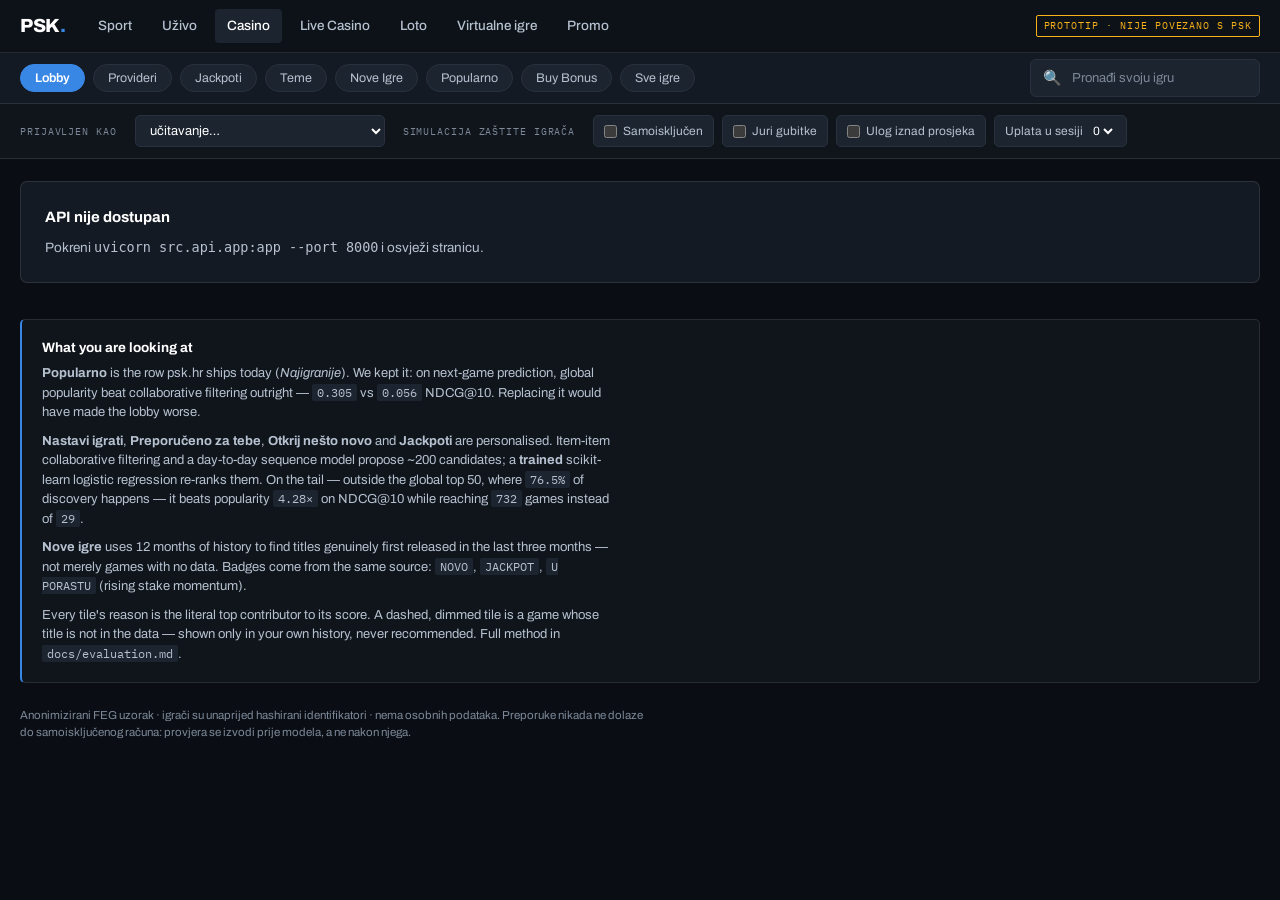
==== commit 1f457216: "Refresh every stale figure; add the business-impact slide Sweeps the last pre-ranker numbers out of " ====
--- a/src/dashboard/index.html
+++ b/src/dashboard/index.html
@@ -159,11 +159,12 @@
     on next-game prediction, global popularity beat collaborative filtering outright —
     <code>0.305</code> vs <code>0.056</code> NDCG@10. Replacing it would have made the lobby worse.</p>
     <p><strong>Nastavi igrati</strong>, <strong>Preporučeno za tebe</strong>,
-    <strong>Otkrij nešto novo</strong> and <strong>Jackpoti</strong> are personalised. The model blends
-    day-to-day play sequence with item-item collaborative filtering, 3:1 in favour of sequence. On the
-    tail — outside the global top 50, where <code>76.5%</code> of discovery happens — it beats
-    popularity <code>3.06×</code> on NDCG@10 while reaching <code>723</code> games instead of
-    <code>37</code>.</p>
+    <strong>Otkrij nešto novo</strong> and <strong>Jackpoti</strong> are personalised. Item-item
+    collaborative filtering and a day-to-day sequence model propose ~200 candidates; a
+    <strong>trained</strong> scikit-learn logistic regression re-ranks them. On the tail — outside
+    the global top 50, where <code>76.5%</code> of discovery happens — it beats popularity
+    <code>4.28×</code> on NDCG@10 while reaching <code>732</code> games instead of
+    <code>29</code>.</p>
     <p><strong>Nove igre</strong> uses 12 months of history to find titles genuinely first released in
     the last three months — not merely games with no data. Badges come from the same source:
     <code>NOVO</code>, <code>JACKPOT</code>, <code>U PORASTU</code> (rising stake momentum).</p>
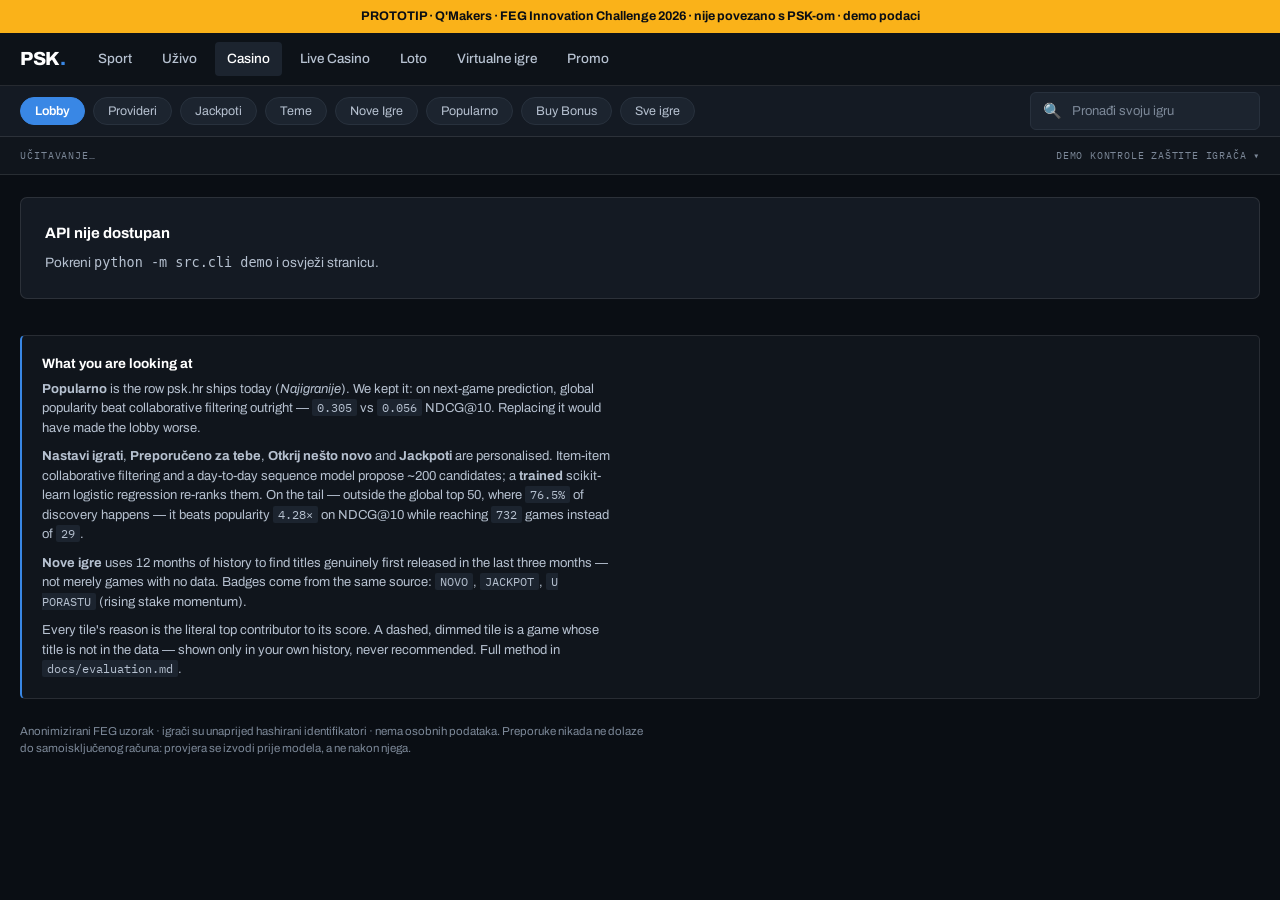
==== commit 69a98fd6: "Add a login journey: anonymous landing, then the player's own lobby The demo previously asked a judg" ====
--- a/src/dashboard/index.html
+++ b/src/dashboard/index.html
@@ -50,6 +50,27 @@
 .search input{background:none;border:0;color:var(--ink);font-size:13px;width:100%;outline:none}
 .search input::placeholder{color:var(--muted)}
 
+/* Permanent, unmissable: this must never read as a real PSK session. */
+.proto{background:var(--warn);color:#0a0e14;font-weight:700;font-size:12.5px;
+  text-align:center;padding:7px 20px}
+.who{display:flex;align-items:center;gap:9px;margin-left:auto}
+.who .av{width:30px;height:30px;border-radius:50%;background:var(--accent);color:#fff;
+  display:flex;align-items:center;justify-content:center;font-weight:700;font-size:13px}
+.who .nm{font-size:13px;font-weight:600;line-height:1.15}
+.who .sm{font-family:var(--mono);font-size:9.5px;color:var(--muted);display:block}
+.who button{background:var(--raise);color:var(--ink2);border:1px solid var(--rule);
+  border-radius:5px;padding:6px 11px;font-size:12px;cursor:pointer}
+.who button:hover{color:var(--ink);border-color:var(--accent)}
+.rgnote{margin:14px 0 0;padding:11px 15px;border-radius:6px;font-size:13px;
+  background:rgba(250,178,25,.10);border:1px solid rgba(250,178,25,.40)}
+.rgnote.blocked{background:rgba(224,86,79,.12);border-color:rgba(224,86,79,.5)}
+details.ctl{margin-left:auto}
+details.ctl summary{font-family:var(--mono);font-size:10px;letter-spacing:.08em;
+  text-transform:uppercase;color:var(--muted);cursor:pointer;list-style:none}
+details.ctl summary::-webkit-details-marker{display:none}
+details.ctl summary:hover{color:var(--ink2)}
+details.ctl[open] summary{color:var(--ink2);margin-bottom:9px}
+
 .demo{background:var(--sunk);border-bottom:1px solid var(--line)}
 .demo-in{display:flex;flex-wrap:wrap;align-items:center;gap:10px 18px;padding:11px 0}
 .demo .lbl{font-family:var(--mono);font-size:10px;letter-spacing:.09em;text-transform:uppercase;color:var(--muted)}
@@ -123,11 +144,13 @@
 </head>
 <body>
 
+<div class="proto">PROTOTIP · Q'Makers · FEG Innovation Challenge 2026 · nije povezano s PSK-om · demo podaci</div>
+
 <div class="topnav"><div class="wrap"><nav class="topnav-in">
   <div class="logo">PSK<span>.</span></div>
   <a href="#">Sport</a><a href="#">Uživo</a><a href="#" class="on">Casino</a>
   <a href="#">Live Casino</a><a href="#">Loto</a><a href="#">Virtualne igre</a><a href="#">Promo</a>
-  <span class="mock">Prototip · nije povezano s PSK</span>
+  <div class="who" id="who"></div>
 </nav></div></div>
 
 <div class="subnav"><div class="wrap"><div class="subnav-in">
@@ -143,10 +166,11 @@
 </div></div></div>
 
 <div class="demo"><div class="wrap"><div class="demo-in">
-  <span class="lbl">Prijavljen kao</span>
-  <select class="player" id="player"><option>učitavanje…</option></select>
-  <span class="lbl">Simulacija zaštite igrača</span>
-  <div id="toggles" style="display:flex;flex-wrap:wrap;gap:8px"></div>
+  <span class="lbl" id="profileLine">učitavanje…</span>
+  <details class="ctl">
+    <summary>Demo kontrole zaštite igrača ▾</summary>
+    <div id="toggles" style="display:flex;flex-wrap:wrap;gap:8px"></div>
+  </details>
 </div></div></div>
 
 <div class="wrap">
@@ -189,7 +213,10 @@
 
   var FLAGS=[["self_excluded","Samoisključen"],["chasing_losses","Juri gubitke"],
              ["stake_above_own_history","Ulog iznad prosjeka"]];
-  var state={player:null,flags:{},deposits:0};
+  // `player` comes from the signed-in session, never from a picker. The flags
+  // below only ADD to whatever the account already carries server-side; they
+  // cannot switch a gate off.
+  var state={player:null,flags:{},deposits:0,user:null};
 
   function hue(s){ var h=0; for(var i=0;i<s.length;i++) h=(h*31+s.charCodeAt(i))>>>0; return h%360; }
   function art(t,badges){
@@ -268,9 +295,19 @@
   function load(){
     if(!state.player) return;
     $("#rows").innerHTML='<div class="loading">Učitavanje lobija…</div>';
-    fetch("/recommendations/"+encodeURIComponent(state.player)+"?"+query())
-      .then(function(r){ return r.json(); }).then(render)
-      .catch(function(e){ $("#rows").innerHTML='<div class="panel"><h3>Greška</h3><p>'+esc(e.message)+'</p></div>'; });
+    var q=query();
+    // With no demo overrides, use /lobby so the account's own flags apply
+    // server-side. With overrides, use /recommendations to layer them on.
+    var url = q ? ("/recommendations/"+encodeURIComponent(state.player)+"?"+q) : "/lobby";
+    fetch(url,{credentials:"same-origin"})
+      .then(function(r){
+        if(r.status===401){ window.location.href="/"; throw new Error("signed out"); }
+        return r.json();
+      }).then(render)
+      .catch(function(e){
+        if(e.message==="signed out") return;
+        $("#rows").innerHTML='<div class="panel"><h3>Greška</h3><p>'+esc(e.message)+'</p></div>';
+      });
   }
 
   var tg=$("#toggles");
@@ -288,19 +325,42 @@
     l.appendChild(document.createTextNode("Uplata u sesiji")); l.appendChild(s); tg.appendChild(l);
   })();
 
-  fetch("/players?limit=20").then(function(r){ return r.json(); }).then(function(d){
-    var sel=$("#player"); sel.textContent="";
-    (d.players||[]).forEach(function(p,i){
-      var o=el("option",null,"Igrač "+String(i+1).padStart(2,"0")+
-        " · "+p.named_games+" poznatih / "+p.games_played+" igara");
-      o.value=p.player_id; sel.appendChild(o);
+  function renderWho(u){
+    var host=$("#who"); host.textContent="";
+    var av=el("div","av",esc((u.display_name||"?").trim()[0].toUpperCase()));
+    var nm=el("div","nm", esc(u.display_name)+
+      '<span class="sm">'+esc(u.username)+"</span>");
+    var out=el("button",null,"Odjava");
+    out.addEventListener("click",function(){
+      fetch("/logout",{method:"POST",credentials:"same-origin"})
+        .then(function(){ window.location.href="/"; });
     });
-    sel.addEventListener("change",function(){ state.player=sel.value; load(); });
-    if(sel.options.length){ state.player=sel.options[0].value; load(); }
-  }).catch(function(){
-    $("#rows").innerHTML='<div class="panel"><h3>API nije dostupan</h3><p>Pokreni '+
-      '<code>uvicorn src.api.app:app --port 8000</code> i osvježi stranicu.</p></div>';
-  });
+    host.appendChild(av); host.appendChild(nm); host.appendChild(out);
+
+    var p=u.profile||{};
+    $("#profileLine").textContent =
+      p.games_played+" igara u povijesti · "+p.named_games+" s poznatim nazivom"+
+      (p.also_bets_sport?(" · klada "+p.also_bets_sport):"")+
+      (p.top_game?(" · najviše: "+p.top_game):"");
+
+    if(u.note){
+      var n=el("div","rgnote"+(u.rg_state==="BLOCKED"?" blocked":""),
+        "<b>"+esc(u.rg_state)+"</b> "+esc(u.note));
+      $("#status").parentNode.insertBefore(n,$("#status"));
+    }
+  }
+
+  fetch("/me",{credentials:"same-origin"}).then(function(r){ return r.json(); })
+    .then(function(d){
+      if(!d.authenticated){ window.location.href="/"; return; }
+      state.user=d.user; state.player=d.user.player_id;
+      renderWho(d.user);
+      load();
+    })
+    .catch(function(){
+      $("#rows").innerHTML='<div class="panel"><h3>API nije dostupan</h3><p>Pokreni '+
+        '<code>python -m src.cli demo</code> i osvježi stranicu.</p></div>';
+    });
 })();
 </script>
 </body>
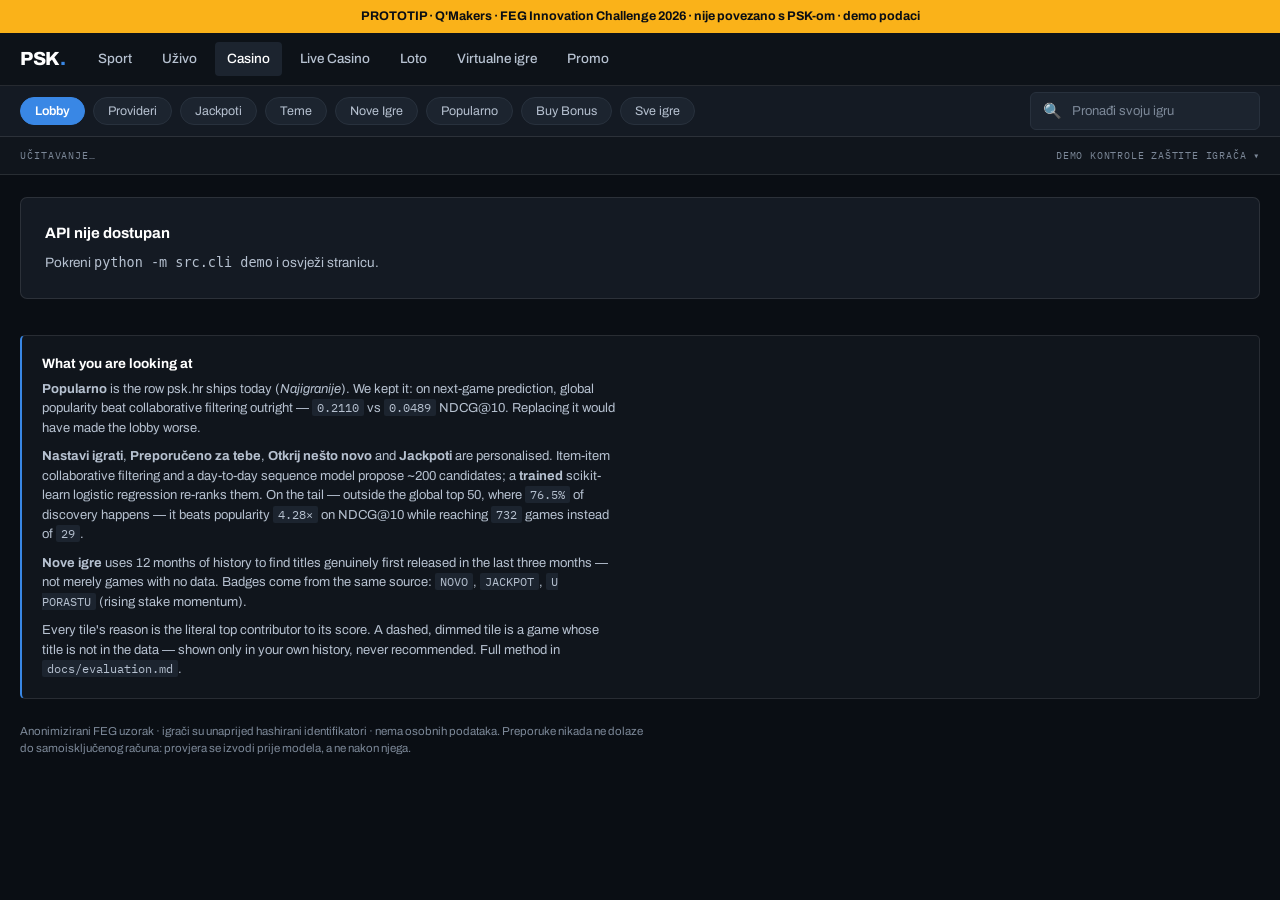
==== commit 913cc5d1: "Rebuild the deck around the product, with real screenshots and the story The first deck read like do" ====
--- a/src/dashboard/index.html
+++ b/src/dashboard/index.html
@@ -181,7 +181,7 @@
     <b>What you are looking at</b>
     <p><strong>Popularno</strong> is the row psk.hr ships today (<em>Najigranije</em>). We kept it:
     on next-game prediction, global popularity beat collaborative filtering outright —
-    <code>0.305</code> vs <code>0.056</code> NDCG@10. Replacing it would have made the lobby worse.</p>
+    <code>0.2110</code> vs <code>0.0489</code> NDCG@10. Replacing it would have made the lobby worse.</p>
     <p><strong>Nastavi igrati</strong>, <strong>Preporučeno za tebe</strong>,
     <strong>Otkrij nešto novo</strong> and <strong>Jackpoti</strong> are personalised. Item-item
     collaborative filtering and a day-to-day sequence model propose ~200 candidates; a
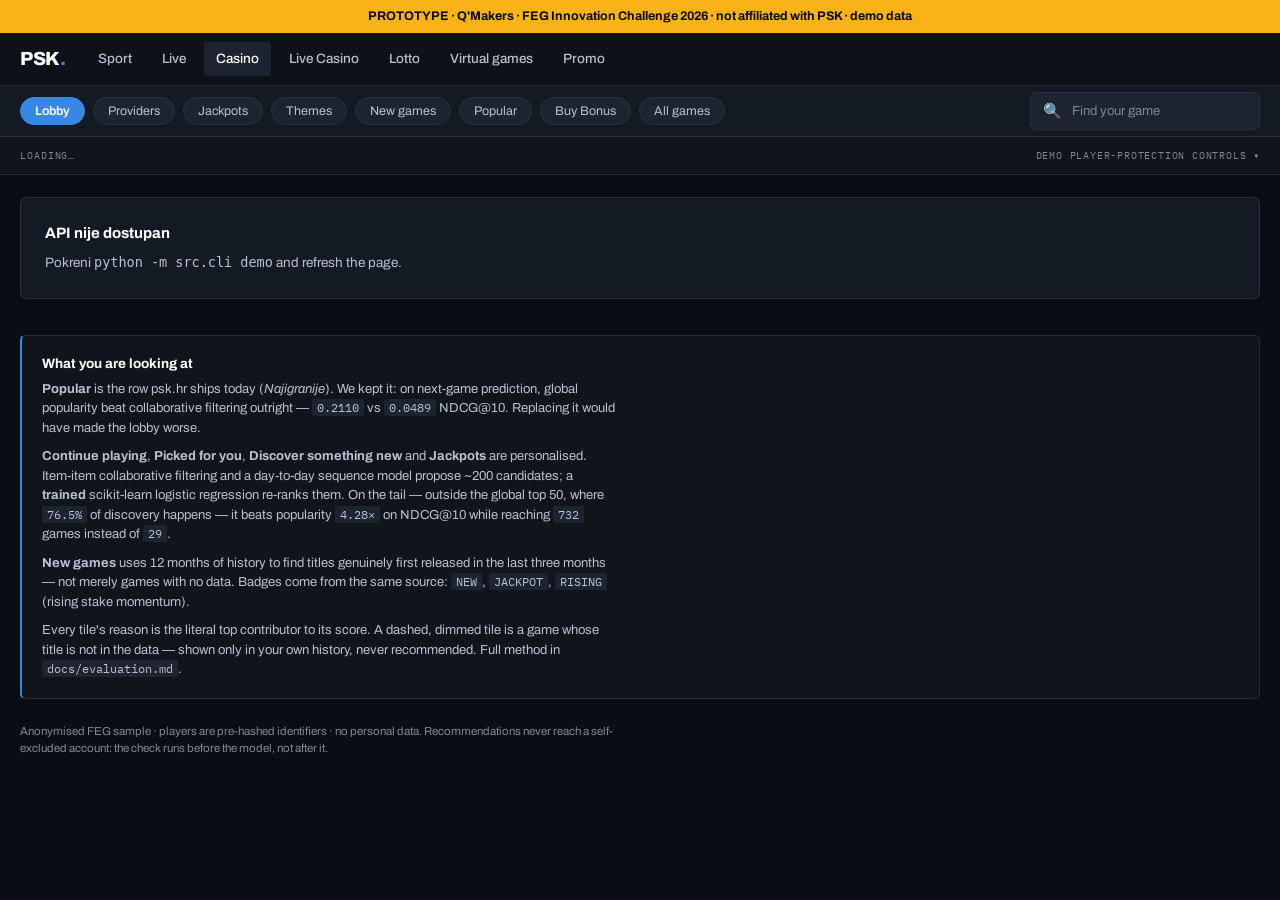
==== commit 45cfe86d: "Serve the lobby in English by default, with Croatian behind ?lang=hr The deck screenshots were in Cr" ====
--- a/src/dashboard/index.html
+++ b/src/dashboard/index.html
@@ -1,5 +1,5 @@
 <!doctype html>
-<html lang="hr">
+<html lang="en">
 <head>
 <meta charset="utf-8">
 <meta name="viewport" content="width=device-width, initial-scale=1">
@@ -112,9 +112,10 @@
 .badges{position:absolute;top:6px;left:6px;display:flex;flex-wrap:wrap;gap:4px;z-index:2}
 .bdg{font-family:var(--mono);font-size:8.5px;font-weight:600;letter-spacing:.06em;
   padding:2px 5px;border-radius:2px;color:#0a0e14;background:var(--muted)}
-.bdg.NOVO{background:var(--green);color:#fff}
+/* Badge text is translated, so both spellings need the colour. */
+.bdg.NOVO,.bdg.NEW{background:var(--green);color:#fff}
 .bdg.JACKPOT{background:var(--gold)}
-.bdg.UPORASTU{background:var(--accent);color:#fff}
+.bdg.UPORASTU,.bdg.RISING{background:var(--accent);color:#fff}
 .body{padding:9px 10px 10px;display:flex;flex-direction:column;gap:3px;flex:1}
 .tname{font-size:12.5px;font-weight:600;line-height:1.3;
   display:-webkit-box;-webkit-line-clamp:2;-webkit-box-orient:vertical;overflow:hidden}
@@ -144,62 +145,62 @@
 </head>
 <body>
 
-<div class="proto">PROTOTIP · Q'Makers · FEG Innovation Challenge 2026 · nije povezano s PSK-om · demo podaci</div>
+<div class="proto" data-i18n="proto">PROTOTYPE · Q'Makers · FEG Innovation Challenge 2026 · not affiliated with PSK · demo data</div>
 
 <div class="topnav"><div class="wrap"><nav class="topnav-in">
   <div class="logo">PSK<span>.</span></div>
-  <a href="#">Sport</a><a href="#">Uživo</a><a href="#" class="on">Casino</a>
-  <a href="#">Live Casino</a><a href="#">Loto</a><a href="#">Virtualne igre</a><a href="#">Promo</a>
+  <a href="#">Sport</a><a href="#" data-i18n="nav_live">Live</a><a href="#" class="on">Casino</a>
+  <a href="#">Live Casino</a><a href="#" data-i18n="nav_loto">Lotto</a><a href="#" data-i18n="nav_virtual">Virtual games</a><a href="#" data-i18n="nav_promo">Promo</a>
   <div class="who" id="who"></div>
 </nav></div></div>
 
 <div class="subnav"><div class="wrap"><div class="subnav-in">
   <button class="chip on">Lobby</button>
-  <button class="chip">Provideri</button>
-  <button class="chip">Jackpoti</button>
-  <button class="chip">Teme</button>
-  <button class="chip">Nove Igre</button>
-  <button class="chip">Popularno</button>
+  <button class="chip" data-i18n="c_prov">Providers</button>
+  <button class="chip" data-i18n="c_jack">Jackpots</button>
+  <button class="chip" data-i18n="c_theme">Themes</button>
+  <button class="chip" data-i18n="c_new">New games</button>
+  <button class="chip" data-i18n="c_pop">Popular</button>
   <button class="chip">Buy Bonus</button>
-  <button class="chip">Sve igre</button>
-  <label class="search">🔍<input placeholder="Pronađi svoju igru" aria-label="Pronađi svoju igru"></label>
+  <button class="chip" data-i18n="c_all">All games</button>
+  <label class="search">🔍<input placeholder="Find your game" id="searchbox" aria-label="Find your game"></label>
 </div></div></div>
 
 <div class="demo"><div class="wrap"><div class="demo-in">
-  <span class="lbl" id="profileLine">učitavanje…</span>
+  <span class="lbl" id="profileLine">loading…</span>
   <details class="ctl">
-    <summary>Demo kontrole zaštite igrača ▾</summary>
+    <summary data-i18n="rgctl">Demo player-protection controls ▾</summary>
     <div id="toggles" style="display:flex;flex-wrap:wrap;gap:8px"></div>
   </details>
 </div></div></div>
 
 <div class="wrap">
   <div id="status"></div>
-  <div id="rows"><div class="loading">Učitavanje lobija…</div></div>
+  <div id="rows"><div class="loading">Loading lobby…</div></div>
 
   <div class="note">
     <b>What you are looking at</b>
-    <p><strong>Popularno</strong> is the row psk.hr ships today (<em>Najigranije</em>). We kept it:
+    <p><strong id="n1">Popular</strong> is the row psk.hr ships today (<em>Najigranije</em>). We kept it:
     on next-game prediction, global popularity beat collaborative filtering outright —
     <code>0.2110</code> vs <code>0.0489</code> NDCG@10. Replacing it would have made the lobby worse.</p>
-    <p><strong>Nastavi igrati</strong>, <strong>Preporučeno za tebe</strong>,
-    <strong>Otkrij nešto novo</strong> and <strong>Jackpoti</strong> are personalised. Item-item
+    <p><strong id="n2">Continue playing</strong>, <strong id="n3">Picked for you</strong>,
+    <strong id="n4">Discover something new</strong> and <strong id="n5">Jackpots</strong> are personalised. Item-item
     collaborative filtering and a day-to-day sequence model propose ~200 candidates; a
     <strong>trained</strong> scikit-learn logistic regression re-ranks them. On the tail — outside
     the global top 50, where <code>76.5%</code> of discovery happens — it beats popularity
     <code>4.28×</code> on NDCG@10 while reaching <code>732</code> games instead of
     <code>29</code>.</p>
-    <p><strong>Nove igre</strong> uses 12 months of history to find titles genuinely first released in
+    <p><strong id="n6">New games</strong> uses 12 months of history to find titles genuinely first released in
     the last three months — not merely games with no data. Badges come from the same source:
-    <code>NOVO</code>, <code>JACKPOT</code>, <code>U PORASTU</code> (rising stake momentum).</p>
+    <code id="b1">NEW</code>, <code>JACKPOT</code>, <code id="b2">RISING</code> (rising stake momentum).</p>
     <p>Every tile's reason is the literal top contributor to its score. A dashed, dimmed tile is a game
     whose title is not in the data — shown only in your own history, never recommended.
     Full method in <code>docs/evaluation.md</code>.</p>
   </div>
 
   <footer>
-    Anonimizirani FEG uzorak · igrači su unaprijed hashirani identifikatori · nema osobnih podataka.
-    Preporuke nikada ne dolaze do samoisključenog računa: provjera se izvodi prije modela, a ne nakon njega.
+    Anonymised FEG sample · players are pre-hashed identifiers · no personal data.
+    Recommendations never reach a self-excluded account: the check runs before the model, not after it.
   </footer>
 </div>
 
@@ -207,12 +208,37 @@
 (function(){
   "use strict";
   var $ = function(s){ return document.querySelector(s); };
+
+  // English is the markup; Croatian is applied over it. PSK is a Croatian
+  // brand and the product ships Croatian, but a reviewer who cannot read the
+  // row headings cannot judge whether the rows make sense - so ?lang=hr
+  // switches back, and proves the copy is a translation layer.
+  var LANG = (new URLSearchParams(location.search).get("lang") || "en")
+               .slice(0,2).toLowerCase();
+  if (LANG !== "hr") LANG = "en";
+  function T(en, hr){ return LANG === "hr" ? hr : en; }
+  if (LANG === "hr") {
+    document.documentElement.lang = "hr";
+    var HR = { rgctl:"Demo kontrole za\u0161tite igra\u010da \u25be",
+               proto:"PROTOTIP \u00b7 Q'Makers \u00b7 FEG Innovation Challenge 2026 \u00b7 nije povezano s PSK-om \u00b7 demo podaci",
+               nav_live:"U\u017eivo", nav_loto:"Loto", nav_virtual:"Virtualne igre", nav_promo:"Promo",
+               c_prov:"Provideri", c_theme:"Teme", c_new:"Nove Igre", c_all:"Sve igre",
+               c_jack:"Jackpoti", c_pop:"Popularno",
+               n1:"Popularno", n2:"Nastavi igrati", n3:"Preporu\u010deno za tebe",
+               n4:"Otkrij ne\u0161to novo", n5:"Jackpoti", n6:"Nove igre",
+               b1:"NOVO", b2:"U PORASTU" };
+    Object.keys(HR).forEach(function(k){
+      var n = document.getElementById(k) ||
+              document.querySelector('[data-i18n="'+k+'"]');
+      if (n) n.textContent = HR[k];
+    });
+  }
   function el(t,c,h){ var e=document.createElement(t); if(c)e.className=c; if(h!=null)e.innerHTML=h; return e; }
   function esc(s){ return String(s==null?"":s).replace(/[&<>"]/g,function(c){
     return {"&":"&amp;","<":"&lt;",">":"&gt;",'"':"&quot;"}[c]; }); }
 
-  var FLAGS=[["self_excluded","Samoisključen"],["chasing_losses","Juri gubitke"],
-             ["stake_above_own_history","Ulog iznad prosjeka"]];
+  var FLAGS=[["self_excluded",T("Self-excluded","Samoisključen")],["chasing_losses",T("Chasing losses","Juri gubitke")],
+             ["stake_above_own_history",T("Stake above average","Ulog iznad prosjeka")]];
   // `player` comes from the signed-in session, never from a picker. The flags
   // below only ADD to whatever the account already carries server-side; they
   // cannot switch a gate off.
@@ -243,11 +269,11 @@
   function renderStatus(rp,supp){
     var box=$("#status"); box.textContent="";
     var d=el("div","status "+(rp.state||"NORMAL").toLowerCase());
-    d.appendChild(el("b",null,"Zaštita igrača: "+esc(rp.state)));
+    d.appendChild(el("b",null,T("Player protection: ","Zaštita igrača: ")+esc(rp.state)));
     d.appendChild(el("span",null, rp.hard_gate
-      ? "Tvrda blokada. Za ovaj račun ne generira se nijedna preporuka."
+      ? T("Hard block. No recommendation is generated for this account.","Tvrda blokada. Za ovaj račun ne generira se nijedna preporuka.")
       : (supp&&supp.length ? "Suspendirani redovi: "+supp.join(", ")
-                           : "Nema pokazatelja štetne igre. Puni lobi.")));
+                           : T("No harmful-play indicators. Full lobby.","Nema pokazatelja štetne igre. Puni lobi."))));
     box.appendChild(d);
   }
 
@@ -256,19 +282,19 @@
     var host=$("#rows"); host.textContent="";
     if(!data.rows||!data.rows.length){
       var e=el("div","panel");
-      e.appendChild(el("h3",null,"Nema preporuka za ovaj račun"));
-      e.appendChild(el("p",null,"Zaštita igrača: <strong>"+esc((data.responsible_play||{}).state)+
-        "</strong>. Ništa iz preporučitelja ne dolazi do blokiranog računa — nije filtrirano nakon "+
-        "bodovanja, nego uopće nije bodovano."));
+      e.appendChild(el("h3",null,T("No recommendations for this account","Nema preporuka za ovaj račun")));
+      e.appendChild(el("p",null,T("Player protection: <strong>","Zaštita igrača: <strong>")+esc((data.responsible_play||{}).state)+
+        T("</strong>. Nothing from the recommender reaches a blocked account — it is not filtered after ","</strong>. Ništa iz preporučitelja ne dolazi do blokiranog računa — nije filtrirano nakon ")+
+        T("scoring, it is never scored at all.","bodovanja, nego uopće nije bodovano.")));
       if((data.required_surfaces||[]).length){
         var ul=el("ul"); data.required_surfaces.forEach(function(s){ ul.appendChild(el("li",null,esc(s))); });
-        e.appendChild(el("p",null,"Umjesto toga moraju se prikazati:")); e.appendChild(ul);
+        e.appendChild(el("p",null,T("These must be shown instead:","Umjesto toga moraju se prikazati:"))); e.appendChild(ul);
       }
       host.appendChild(e); return;
     }
     if(data.cold_start){
       var c=el("div","panel");
-      c.appendChild(el("h3",null,"Novi igrač (cold start)"));
+      c.appendChild(el("h3",null,T("New player (cold start)","Novi igrač (cold start)")));
       c.appendChild(el("p",null,esc(data.cold_start)));
       host.appendChild(c);
     }
@@ -277,7 +303,7 @@
       h.appendChild(el("h2",null,esc(r.title)));
       h.appendChild(el("span","sub",esc(r.subtitle)));
       h.appendChild(el("span","pers "+(r.personalised?"yes":"no"),
-        r.personalised?"personalizirano":"globalno"));
+        r.personalised?T("personalised","personalizirano"):T("global","globalno")));
       h.appendChild(el("span","src",esc(r.source)));
       sec.appendChild(h);
       var strip=el("div","strip");
@@ -294,11 +320,13 @@
   }
   function load(){
     if(!state.player) return;
-    $("#rows").innerHTML='<div class="loading">Učitavanje lobija…</div>';
+    $("#rows").innerHTML='<div class="loading">'+T("Loading lobby…","Učitavanje lobija…")+'</div>';
     var q=query();
     // With no demo overrides, use /lobby so the account's own flags apply
     // server-side. With overrides, use /recommendations to layer them on.
-    var url = q ? ("/recommendations/"+encodeURIComponent(state.player)+"?"+q) : "/lobby";
+    var sep = q ? "&" : "?";
+    var url = (q ? ("/recommendations/"+encodeURIComponent(state.player)+"?"+q)
+                 : "/lobby") + sep + "lang=" + encodeURIComponent(LANG);
     fetch(url,{credentials:"same-origin"})
       .then(function(r){
         if(r.status===401){ window.location.href="/"; throw new Error("signed out"); }
@@ -306,7 +334,7 @@
       }).then(render)
       .catch(function(e){
         if(e.message==="signed out") return;
-        $("#rows").innerHTML='<div class="panel"><h3>Greška</h3><p>'+esc(e.message)+'</p></div>';
+        $("#rows").innerHTML='<div class="panel"><h3>'+T("Error","Greška")+'</h3><p>'+esc(e.message)+'</p></div>';
       });
   }
 
@@ -330,7 +358,7 @@
     var av=el("div","av",esc((u.display_name||"?").trim()[0].toUpperCase()));
     var nm=el("div","nm", esc(u.display_name)+
       '<span class="sm">'+esc(u.username)+"</span>");
-    var out=el("button",null,"Odjava");
+    var out=el("button",null,T("Sign out","Odjava"));
     out.addEventListener("click",function(){
       fetch("/logout",{method:"POST",credentials:"same-origin"})
         .then(function(){ window.location.href="/"; });
@@ -339,9 +367,10 @@
 
     var p=u.profile||{};
     $("#profileLine").textContent =
-      p.games_played+" igara u povijesti · "+p.named_games+" s poznatim nazivom"+
-      (p.also_bets_sport?(" · klada "+p.also_bets_sport):"")+
-      (p.top_game?(" · najviše: "+p.top_game):"");
+      p.games_played+" "+T("games in history","igara u povijesti")+" · "+
+      p.named_games+" "+T("with a known title","s poznatim nazivom")+
+      (p.also_bets_sport?(" · "+T("bets","klada")+" "+p.also_bets_sport):"")+
+      (p.top_game?(" · "+T("top","najviše")+": "+p.top_game):"");
 
     if(u.note){
       var n=el("div","rgnote"+(u.rg_state==="BLOCKED"?" blocked":""),
@@ -359,7 +388,7 @@
     })
     .catch(function(){
       $("#rows").innerHTML='<div class="panel"><h3>API nije dostupan</h3><p>Pokreni '+
-        '<code>python -m src.cli demo</code> i osvježi stranicu.</p></div>';
+        '<code>python -m src.cli demo</code> '+T("and refresh the page.","i osvježi stranicu.")+'</p></div>';
     });
 })();
 </script>
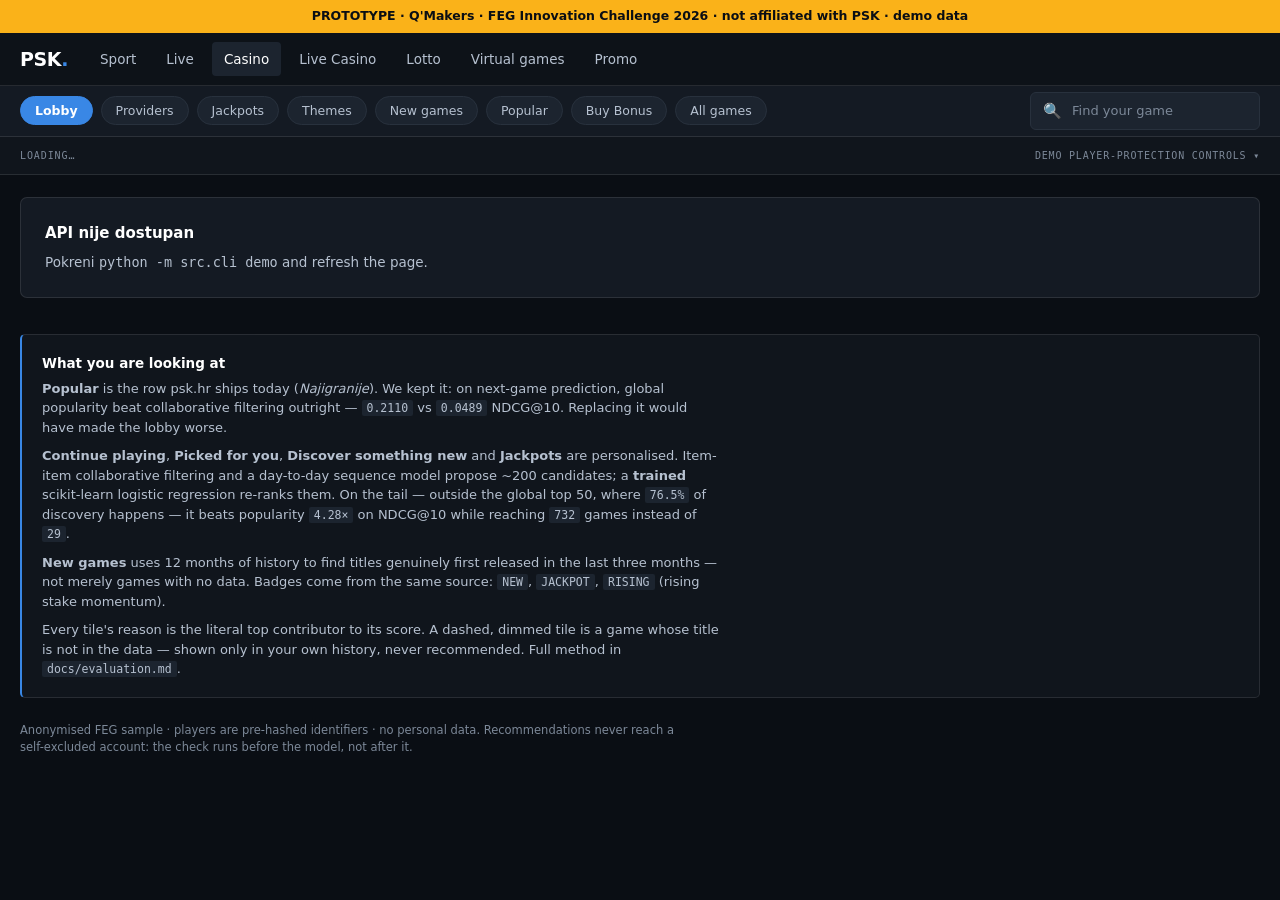
==== commit 5b816c75: "Harden sign-out, vendor the fonts, and give the tiles real artwork Three things reported: sign-out b" ====
--- a/src/dashboard/index.html
+++ b/src/dashboard/index.html
@@ -4,9 +4,10 @@
 <meta charset="utf-8">
 <meta name="viewport" content="width=device-width, initial-scale=1">
 <title>PSK Casino — Personalizirani lobi</title>
-<link rel="preconnect" href="https://fonts.googleapis.com">
-<link rel="preconnect" href="https://fonts.gstatic.com" crossorigin>
-<link rel="stylesheet" href="https://fonts.googleapis.com/css2?family=Archivo:wght@400;500;600;700;800&family=IBM+Plex+Mono:wght@400;500;600&display=swap">
+<!-- Fonts are served from this repo, not the internet. A blocking
+     <link> to fonts.googleapis.com made every navigation wait on
+     the network: 16.6s to first paint on a degraded connection. -->
+<link rel="stylesheet" href="/fonts/fonts.css">
 <style>
 /* Structure and row naming mirror the live casino.psk.hr lobby so this reads as
    a feature of that product. Dark ground, as every casino lobby ships. */
@@ -108,7 +109,7 @@
 .tile:hover{transform:translateY(-3px);border-color:var(--accent)}
 .art{height:112px;position:relative;display:flex;align-items:center;justify-content:center;
   font-family:var(--mono);font-size:30px;font-weight:600;color:rgba(255,255,255,.86);letter-spacing:-.03em}
-.art::after{content:"";position:absolute;inset:0;background:linear-gradient(180deg,transparent 45%,rgba(0,0,0,.5))}
+.art::after{content:"";position:absolute;inset:0;z-index:1;background:linear-gradient(180deg,transparent 45%,rgba(0,0,0,.5))}
 .badges{position:absolute;top:6px;left:6px;display:flex;flex-wrap:wrap;gap:4px;z-index:2}
 .bdg{font-family:var(--mono);font-size:8.5px;font-weight:600;letter-spacing:.06em;
   padding:2px 5px;border-radius:2px;color:#0a0e14;background:var(--muted)}
@@ -140,6 +141,16 @@
 .note code{font-family:var(--mono);font-size:11.5px;background:var(--raise);padding:1px 5px;border-radius:2px}
 footer{padding:24px 0 46px;color:var(--muted);font-size:11.5px;max-width:90ch}
 .loading{padding:44px 0;color:var(--muted);font-family:var(--mono);font-size:13px}
+.art{position:relative;overflow:hidden}
+.art .motif{position:absolute;inset:0;width:100%;height:100%;opacity:.9}
+.art .mono{position:absolute;right:9px;bottom:7px;z-index:2;
+  font-family:var(--mono);font-size:19px;font-weight:600;
+  color:rgba(255,255,255,.92);text-shadow:0 1px 6px rgba(0,0,0,.55);
+  letter-spacing:.02em}
+.tile{transition:transform .12s ease,border-color .12s ease}
+.tile:hover{transform:translateY(-2px);border-color:rgba(255,255,255,.26)}
+@media (prefers-reduced-motion:reduce){.tile{transition:none}
+  .tile:hover{transform:none}}
 @media (prefers-reduced-motion:reduce){*{transition:none!important}}
 </style>
 </head>
@@ -245,20 +256,66 @@
   var state={player:null,flags:{},deposits:0,user:null};
 
   function hue(s){ var h=0; for(var i=0;i<s.length;i++) h=(h*31+s.charCodeAt(i))>>>0; return h%360; }
-  function art(t,badges){
-    var h=hue(t), d=el("div","art");
-    d.style.background="linear-gradient(140deg,hsl("+h+" 45% 32%),hsl("+((h+40)%360)+" 48% 18%))";
+
+  // Symbols on a 0 0 100 100 viewBox. Casino iconography is varied, so the
+  // symbol is picked from the title hash and stays stable for a given game.
+  var MOTIF={
+    seven:'<path d="M26 20 H74 L46 84 H28 L56 34 H26 Z"/>',
+    bell:'<path d="M50 12 A7 7 0 0 1 57 19 C71 25 75 40 75 56 L82 72 H18 L25 56 C25 40 29 25 43 19 A7 7 0 0 1 50 12 Z"/><path d="M39 76 A11 11 0 0 0 61 76"/>',
+    clover:'<circle cx="50" cy="30" r="15"/><circle cx="30" cy="50" r="15"/><circle cx="70" cy="50" r="15"/><circle cx="50" cy="70" r="15"/><path d="M50 70 V92" fill="none"/>',
+    star:'<path d="M50 8 L61 38 H93 L67 57 L77 88 L50 69 L23 88 L33 57 L7 38 H39 Z"/>',
+    gem:'<path d="M32 18 H68 L88 42 L50 88 L12 42 Z"/><path d="M12 42 H88 M32 18 L50 42 L68 18 M50 42 V88" fill="none"/>',
+    crown:'<path d="M8 70 L20 30 L36 52 L50 22 L64 52 L80 30 L92 70 Z"/><rect x="8" y="76" width="84" height="12" rx="3"/>',
+    bolt:'<path d="M58 6 L26 54 H46 L40 94 L74 44 H52 Z"/>',
+    coin:'<circle cx="50" cy="50" r="40" fill="none"/><circle cx="50" cy="50" r="24" fill="none"/>',
+    dice:'<rect x="16" y="16" width="68" height="68" rx="12" fill="none"/><circle cx="36" cy="36" r="6"/><circle cx="64" cy="36" r="6"/><circle cx="50" cy="50" r="6"/><circle cx="36" cy="64" r="6"/><circle cx="64" cy="64" r="6"/>',
+    horseshoe:'<path d="M28 90 V52 A22 22 0 0 1 72 52 V90" fill="none"/><path d="M28 90 H42 M58 90 H72" fill="none"/>',
+    roulette:'<circle cx="50" cy="50" r="42" fill="none"/><circle cx="50" cy="50" r="16" fill="none"/><path d="M50 8 V26 M50 74 V92 M8 50 H26 M74 50 H92 M20 20 L33 33 M67 67 L80 80 M80 20 L67 33 M33 67 L20 80" fill="none"/>',
+    card:'<path d="M50 88 C22 66 10 52 10 36 A20 20 0 0 1 50 30 A20 20 0 0 1 90 36 C90 52 78 66 50 88 Z"/>',
+    crash:'<path d="M8 84 L34 54 L52 68 L92 20" fill="none"/><path d="M92 20 H70 M92 20 V42" fill="none"/>',
+    table:'<ellipse cx="50" cy="30" rx="34" ry="12" fill="none"/><path d="M16 30 V56 A34 12 0 0 0 84 56 V30" fill="none"/>'
+  };
+  var PICK=["seven","bell","clover","star","gem","bolt","coin","dice","horseshoe","crown"];
+  function motifFor(t,type){
+    var s=((type||"")+" ").toLowerCase(), n=(t||"").toLowerCase();
+    if(/roulette|wheel/.test(s+n)) return "roulette";
+    if(/blackjack|poker|baccarat|\bcard/.test(s+n)) return "card";
+    if(/crash|aviator/.test(s+n)) return "crash";
+    if(/live|table/.test(s)) return "table";
+    return PICK[hue(t||"?")%PICK.length];
+  }
+  var ART_N=0;
+  function art(t,badges,type){
+    var name=t||"?", h=hue(name), h2=(h+34)%360, d=el("div","art");
+    var key=motifFor(name,type);
+    var jack=/jackpot/.test(((type||"")+" "+name).toLowerCase());
+    if(jack) key="crown";
+    var uid="g"+(ART_N++);
+    d.style.background = jack
+      ? "linear-gradient(150deg,hsl(41 58% 30%),hsl(26 55% 12%))"
+      : "linear-gradient(150deg,hsl("+h+" 52% 30%),hsl("+h2+" 55% 13%))";
+    d.innerHTML='<svg class="motif" viewBox="0 0 100 100" aria-hidden="true">'+
+      '<defs><radialGradient id="'+uid+'" cx="26%" cy="18%" r="90%">'+
+      '<stop offset="0" stop-color="#fff" stop-opacity=".26"/>'+
+      '<stop offset="1" stop-color="#fff" stop-opacity="0"/></radialGradient></defs>'+
+      '<rect width="100" height="100" fill="url(#'+uid+')"/>'+
+      '<g transform="translate(50 50) scale(.62) translate(-50 -50)" '+
+      'fill="rgba(255,255,255,.20)" stroke="rgba(255,255,255,.46)" '+
+      'stroke-width="4" stroke-linejoin="round" stroke-linecap="round">'+
+      MOTIF[key]+'</g></svg>';
     if(badges&&badges.length){
       var b=el("div","badges");
       badges.forEach(function(x){ b.appendChild(el("span","bdg "+x.replace(/\s+/g,""),esc(x))); });
       d.appendChild(b);
     }
-    d.appendChild(document.createTextNode(t.replace(/[^A-Za-z0-9]/g,"").slice(0,2).toUpperCase()));
+    d.appendChild(el("span","mono",
+      esc(String(name).replace(/[^A-Za-z0-9]/g,"").slice(0,2).toUpperCase())));
     return d;
   }
+
   function tile(t,personalised){
     var d=el("div","tile"+(t.named===false?" unnamed":"")+(personalised?"":" global"));
-    d.appendChild(art(t.title,t.badges));
+    d.appendChild(art(t.title,t.badges,t.game_type));
     var b=el("div","body");
     b.appendChild(el("div","tname",esc(t.title)));
     b.appendChild(el("div","tprov",esc(t.provider||"—")));
@@ -360,8 +417,18 @@
       '<span class="sm">'+esc(u.username)+"</span>");
     var out=el("button",null,T("Sign out","Odjava"));
     out.addEventListener("click",function(){
-      fetch("/logout",{method:"POST",credentials:"same-origin"})
-        .then(function(){ window.location.href="/"; });
+      // Leave regardless of what /logout answers. The previous version only
+      // navigated inside .then(), so any failed or slow request left the
+      // person sitting on a dead button with no feedback. The cookie is
+      // cleared server-side by /logout and again by ?fresh=1 on arrival, so
+      // signing out still really signs out even if this request is lost.
+      out.disabled = true;
+      out.textContent = T("Signing out\u2026", "Odjava\u2026");
+      var go = function(){ window.location.replace("/?fresh=1"); };
+      var bail = setTimeout(go, 1500);
+      fetch("/logout", {method:"POST", credentials:"same-origin"})
+        .then(function(){ clearTimeout(bail); go(); })
+        .catch(function(){ clearTimeout(bail); go(); });
     });
     host.appendChild(av); host.appendChild(nm); host.appendChild(out);
 
